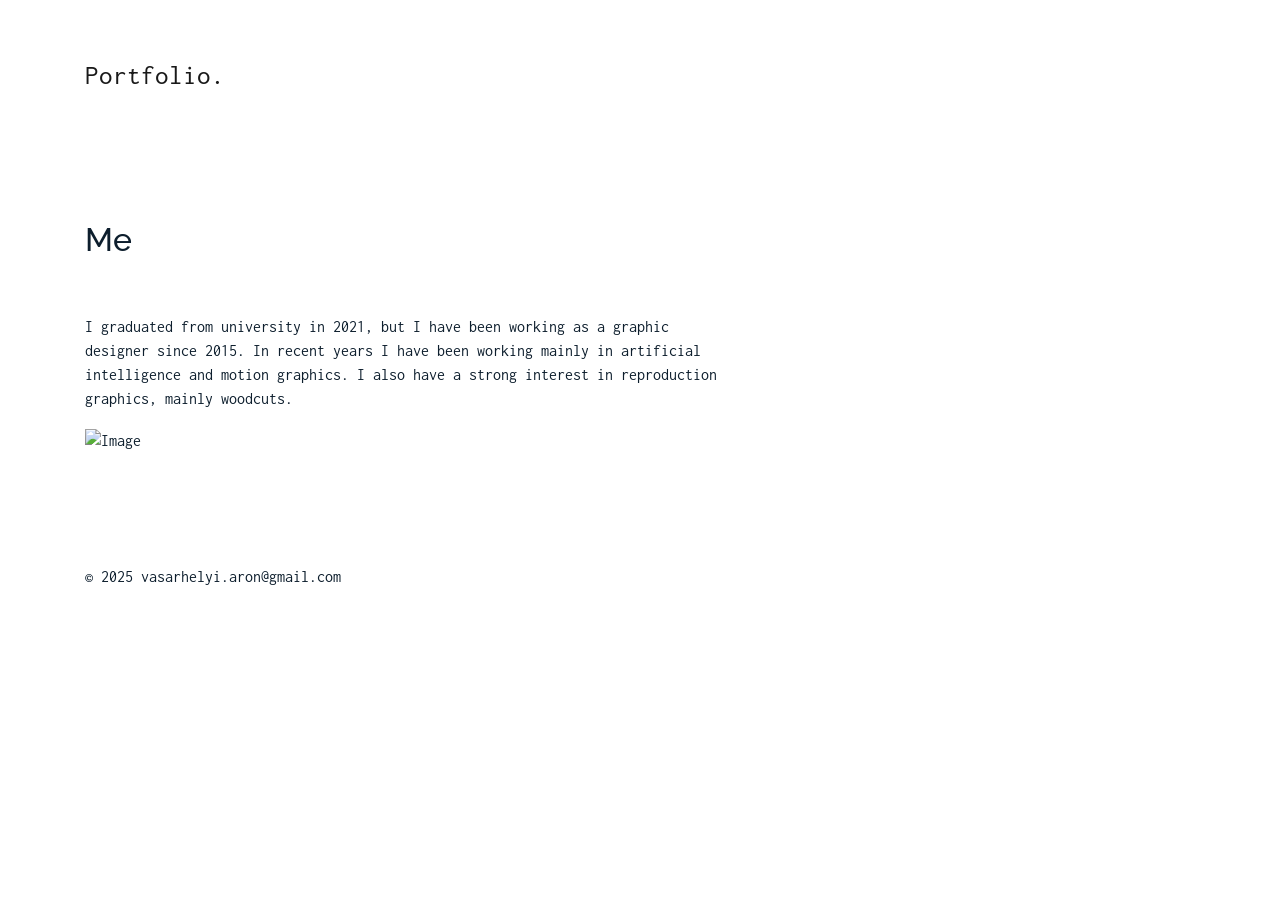
==== about.html @ 9bb1de86 "p" ====
<!DOCTYPE html>
<html lang="en">

<head>
  <meta charset="utf-8">
  <title>About</title>
  <meta content="width=device-width, initial-scale=1.0" name="viewport">
  <meta content="" name="keywords">
  <meta content="" name="description">

  <!-- Favicons -->
  <link href="img/favicon.png" rel="icon">
  <link href="img/apple-touch-icon.png" rel="apple-touch-icon">

  <!-- Google Fonts -->
  <link href="https://fonts.googleapis.com/css?family=Inconsolata:400,700|Raleway:400,700&display=swap"
    rel="stylesheet">

  <!-- Bootstrap CSS File -->
  <link href="vendor/bootstrap/css/bootstrap.min.css" rel="stylesheet">

  <!-- Vendor CSS Files -->
  <link href="vendor/icofont/icofont.min.css" rel="stylesheet">
  <link href="vendor/line-awesome/css/line-awesome.min.css" rel="stylesheet">
  <link href="vendor/aos/aos.css" rel="stylesheet">
  <link href="vendor/owlcarousel/assets/owl.carousel.min.css" rel="stylesheet">

  <!-- Template Main CSS File -->
  <link href="css/style.css" rel="stylesheet">

  <!-- =======================================================
    Template Name: MyPortfolio
    Template URL: https://bootstrapmade.com/myportfolio-bootstrap-portfolio-website-template/
    Author: BootstrapMade.com
    Author URL: https://bootstrapmade.com/
  ======================================================= -->
</head>

<body>



  <nav class="navbar navbar-light custom-navbar">
    <div class="container">
      <a class="navbar-brand" href="index.html">Portfolio.</a>

      
        <span></span>
      

    </div>
  </nav>



  <main id="main">

    <div class="site-section pb-0 site-portfolio">
      <div class="container">
        <div class="row mb-5 align-items-end">
          <div class="col-md-6" data-aos="fade-up">

            <h2>Me</h2>
            <p class="mb-0"></p>
          </div>

        </div>


        <div class="row">
         

          <div class="col-md-7 mb-5 mb-md-0" data-aos="fade-up">
            
            <p> I graduated from university in 2021, but I have been working as a graphic designer since 2015. In recent years I have been working mainly in artificial intelligence and motion graphics. I also have a strong interest in reproduction graphics, mainly woodcuts.  
              <p><img src="img/profil.jpg"  style="width: 50%"alt="Image" class="img-fluid"></p>
            
          </div>

        </div>

      </div>
    </div>

  </main>
  <footer class="footer mt-5 pt-5" role="contentinfo">
    <div class="container">
      <div class="row">
        <div class="col-sm-6">
          <p class="mb-1">&copy; 2025 vasarhelyi.aron@gmail.com</p>
          <div class="credits">
            <!--
              All the links in the footer should remain intact.
              You can delete the links only if you purchased the pro version.
              Licensing information: https://bootstrapmade.com/license/
              Purchase the pro version with working PHP/AJAX contact form: https://bootstrapmade.com/buy/?theme=MyPortfolio
            -->
          </div>
        </div>
       
      </div>
    </div>
  </footer>

  <!-- Vendor JS Files -->
  <script src="vendor/jquery/jquery.min.js"></script>
  <script src="vendor/jquery/jquery-migrate.min.js"></script>
  <script src="vendor/bootstrap/js/bootstrap.min.js"></script>
  <script src="vendor/easing/easing.min.js"></script>
  <script src="vendor/php-email-form/validate.js"></script>
  <script src="vendor/isotope/isotope.pkgd.min.js"></script>
  <script src="vendor/aos/aos.js"></script>
  <script src="vendor/owlcarousel/owl.carousel.min.js"></script>

  <!-- Template Main JS File -->
  <script src="js/main.js"></script>

</body>

</html>
---- vendor/line-awesome/css/line-awesome.min.css ----
.la,.lab,.lad,.lal,.lar,.las{-moz-osx-font-smoothing:grayscale;-webkit-font-smoothing:antialiased;display:inline-block;font-style:normal;font-variant:normal;text-rendering:auto;line-height:1}.la-lg{font-size:1.33333em;line-height:.75em;vertical-align:-.0667em}.la-xs{font-size:.75em}.la-sm{font-size:.875em}.la-1x{font-size:1em}.la-2x{font-size:2em}.la-3x{font-size:3em}.la-4x{font-size:4em}.la-5x{font-size:5em}.la-6x{font-size:6em}.la-7x{font-size:7em}.la-8x{font-size:8em}.la-9x{font-size:9em}.la-10x{font-size:10em}.la-fw{text-align:center;width:1.25em}.la-ul{list-style-type:none;margin-left:2.5em;padding-left:0}.la-ul>li{position:relative}.la-li{left:-2em;position:absolute;text-align:center;width:2em;line-height:inherit}.la-border{border:solid .08em #eee;border-radius:.1em;padding:.2em .25em .15em}.la-pull-left{float:left}.la-pull-right{float:right}.la.la-pull-left,.lab.la-pull-left,.lal.la-pull-left,.lar.la-pull-left,.las.la-pull-left{margin-right:.3em}.la.la-pull-right,.lab.la-pull-right,.lal.la-pull-right,.lar.la-pull-right,.las.la-pull-right{margin-left:.3em}.la-spin{-webkit-animation:la-spin 2s infinite linear;animation:la-spin 2s infinite linear}.la-pulse{-webkit-animation:la-spin 1s infinite steps(8);animation:la-spin 1s infinite steps(8)}@-webkit-keyframes la-spin{0%{-webkit-transform:rotate(0);transform:rotate(0)}100%{-webkit-transform:rotate(360deg);transform:rotate(360deg)}}@keyframes la-spin{0%{-webkit-transform:rotate(0);transform:rotate(0)}100%{-webkit-transform:rotate(360deg);transform:rotate(360deg)}}.la-rotate-90{-webkit-transform:rotate(90deg);transform:rotate(90deg)}.la-rotate-180{-webkit-transform:rotate(180deg);transform:rotate(180deg)}.la-rotate-270{-webkit-transform:rotate(270deg);transform:rotate(270deg)}.la-flip-horizontal{-webkit-transform:scale(-1,1);transform:scale(-1,1)}.la-flip-vertical{-webkit-transform:scale(1,-1);transform:scale(1,-1)}.la-flip-both,.la-flip-horizontal.la-flip-vertical{-webkit-transform:scale(-1,-1);transform:scale(-1,-1)}:root .la-flip-both,:root .la-flip-horizontal,:root .la-flip-vertical,:root .la-rotate-180,:root .la-rotate-270,:root .la-rotate-90{-webkit-filter:none;filter:none}.la-stack{display:inline-block;height:2em;line-height:2em;position:relative;vertical-align:middle;width:2.5em}.la-stack-1x,.la-stack-2x{left:0;position:absolute;text-align:center;width:100%}.la-stack-1x{line-height:inherit}.la-stack-2x{font-size:2em}.la-inverse{color:#fff}.la-500px:before{content:"\f26e"}.la-accessible-icon:before{content:"\f368"}.la-accusoft:before{content:"\f369"}.la-acquisitions-incorporated:before{content:"\f6af"}.la-ad:before{content:"\f641"}.la-address-book:before{content:"\f2b9"}.la-address-card:before{content:"\f2bb"}.la-adjust:before{content:"\f042"}.la-adn:before{content:"\f170"}.la-adobe:before{content:"\f778"}.la-adversal:before{content:"\f36a"}.la-affiliatetheme:before{content:"\f36b"}.la-air-freshener:before{content:"\f5d0"}.la-airbnb:before{content:"\f834"}.la-algolia:before{content:"\f36c"}.la-align-center:before{content:"\f037"}.la-align-justify:before{content:"\f039"}.la-align-left:before{content:"\f036"}.la-align-right:before{content:"\f038"}.la-alipay:before{content:"\f642"}.la-allergies:before{content:"\f461"}.la-amazon:before{content:"\f270"}.la-amazon-pay:before{content:"\f42c"}.la-ambulance:before{content:"\f0f9"}.la-american-sign-language-interpreting:before{content:"\f2a3"}.la-amilia:before{content:"\f36d"}.la-anchor:before{content:"\f13d"}.la-android:before{content:"\f17b"}.la-angellist:before{content:"\f209"}.la-angle-double-down:before{content:"\f103"}.la-angle-double-left:before{content:"\f100"}.la-angle-double-right:before{content:"\f101"}.la-angle-double-up:before{content:"\f102"}.la-angle-down:before{content:"\f107"}.la-angle-left:before{content:"\f104"}.la-angle-right:before{content:"\f105"}.la-angle-up:before{content:"\f106"}.la-angry:before{content:"\f556"}.la-angrycreative:before{content:"\f36e"}.la-angular:before{content:"\f420"}.la-ankh:before{content:"\f644"}.la-app-store:before{content:"\f36f"}.la-app-store-ios:before{content:"\f370"}.la-apper:before{content:"\f371"}.la-apple:before{content:"\f179"}.la-apple-alt:before{content:"\f5d1"}.la-apple-pay:before{content:"\f415"}.la-archive:before{content:"\f187"}.la-archway:before{content:"\f557"}.la-arrow-alt-circle-down:before{content:"\f358"}.la-arrow-alt-circle-left:before{content:"\f359"}.la-arrow-alt-circle-right:before{content:"\f35a"}.la-arrow-alt-circle-up:before{content:"\f35b"}.la-arrow-circle-down:before{content:"\f0ab"}.la-arrow-circle-left:before{content:"\f0a8"}.la-arrow-circle-right:before{content:"\f0a9"}.la-arrow-circle-up:before{content:"\f0aa"}.la-arrow-down:before{content:"\f063"}.la-arrow-left:before{content:"\f060"}.la-arrow-right:before{content:"\f061"}.la-arrow-up:before{content:"\f062"}.la-arrows-alt:before{content:"\f0b2"}.la-arrows-alt-h:before{content:"\f337"}.la-arrows-alt-v:before{content:"\f338"}.la-artstation:before{content:"\f77a"}.la-assistive-listening-systems:before{content:"\f2a2"}.la-asterisk:before{content:"\f069"}.la-asymmetrik:before{content:"\f372"}.la-at:before{content:"\f1fa"}.la-atlas:before{content:"\f558"}.la-atlassian:before{content:"\f77b"}.la-atom:before{content:"\f5d2"}.la-audible:before{content:"\f373"}.la-audio-description:before{content:"\f29e"}.la-autoprefixer:before{content:"\f41c"}.la-avianex:before{content:"\f374"}.la-aviato:before{content:"\f421"}.la-award:before{content:"\f559"}.la-aws:before{content:"\f375"}.la-baby:before{content:"\f77c"}.la-baby-carriage:before{content:"\f77d"}.la-backspace:before{content:"\f55a"}.la-backward:before{content:"\f04a"}.la-bacon:before{content:"\f7e5"}.la-balance-scale:before{content:"\f24e"}.la-balance-scale-left:before{content:"\f515"}.la-balance-scale-right:before{content:"\f516"}.la-ban:before{content:"\f05e"}.la-band-aid:before{content:"\f462"}.la-bandcamp:before{content:"\f2d5"}.la-barcode:before{content:"\f02a"}.la-bars:before{content:"\f0c9"}.la-baseball-ball:before{content:"\f433"}.la-basketball-ball:before{content:"\f434"}.la-bath:before{content:"\f2cd"}.la-battery-empty:before{content:"\f244"}.la-battery-full:before{content:"\f240"}.la-battery-half:before{content:"\f242"}.la-battery-quarter:before{content:"\f243"}.la-battery-three-quarters:before{content:"\f241"}.la-battle-net:before{content:"\f835"}.la-bed:before{content:"\f236"}.la-beer:before{content:"\f0fc"}.la-behance:before{content:"\f1b4"}.la-behance-square:before{content:"\f1b5"}.la-bell:before{content:"\f0f3"}.la-bell-slash:before{content:"\f1f6"}.la-bezier-curve:before{content:"\f55b"}.la-bible:before{content:"\f647"}.la-bicycle:before{content:"\f206"}.la-biking:before{content:"\f84a"}.la-bimobject:before{content:"\f378"}.la-binoculars:before{content:"\f1e5"}.la-biohazard:before{content:"\f780"}.la-birthday-cake:before{content:"\f1fd"}.la-bitbucket:before{content:"\f171"}.la-bitcoin:before{content:"\f379"}.la-bity:before{content:"\f37a"}.la-black-tie:before{content:"\f27e"}.la-blackberry:before{content:"\f37b"}.la-blender:before{content:"\f517"}.la-blender-phone:before{content:"\f6b6"}.la-blind:before{content:"\f29d"}.la-blog:before{content:"\f781"}.la-blogger:before{content:"\f37c"}.la-blogger-b:before{content:"\f37d"}.la-bluetooth:before{content:"\f293"}.la-bluetooth-b:before{content:"\f294"}.la-bold:before{content:"\f032"}.la-bolt:before{content:"\f0e7"}.la-bomb:before{content:"\f1e2"}.la-bone:before{content:"\f5d7"}.la-bong:before{content:"\f55c"}.la-book:before{content:"\f02d"}.la-book-dead:before{content:"\f6b7"}.la-book-medical:before{content:"\f7e6"}.la-book-open:before{content:"\f518"}.la-book-reader:before{content:"\f5da"}.la-bookmark:before{content:"\f02e"}.la-bootstrap:before{content:"\f836"}.la-border-all:before{content:"\f84c"}.la-border-none:before{content:"\f850"}.la-border-style:before{content:"\f853"}.la-bowling-ball:before{content:"\f436"}.la-box:before{content:"\f466"}.la-box-open:before{content:"\f49e"}.la-boxes:before{content:"\f468"}.la-braille:before{content:"\f2a1"}.la-brain:before{content:"\f5dc"}.la-bread-slice:before{content:"\f7ec"}.la-briefcase:before{content:"\f0b1"}.la-briefcase-medical:before{content:"\f469"}.la-broadcast-tower:before{content:"\f519"}.la-broom:before{content:"\f51a"}.la-brush:before{content:"\f55d"}.la-btc:before{content:"\f15a"}.la-buffer:before{content:"\f837"}.la-bug:before{content:"\f188"}.la-building:before{content:"\f1ad"}.la-bullhorn:before{content:"\f0a1"}.la-bullseye:before{content:"\f140"}.la-burn:before{content:"\f46a"}.la-buromobelexperte:before{content:"\f37f"}.la-bus:before{content:"\f207"}.la-bus-alt:before{content:"\f55e"}.la-business-time:before{content:"\f64a"}.la-buy-n-large:before{content:"\f8a6"}.la-buysellads:before{content:"\f20d"}.la-calculator:before{content:"\f1ec"}.la-calendar:before{content:"\f133"}.la-calendar-alt:before{content:"\f073"}.la-calendar-check:before{content:"\f274"}.la-calendar-day:before{content:"\f783"}.la-calendar-minus:before{content:"\f272"}.la-calendar-plus:before{content:"\f271"}.la-calendar-times:before{content:"\f273"}.la-calendar-week:before{content:"\f784"}.la-camera:before{content:"\f030"}.la-camera-retro:before{content:"\f083"}.la-campground:before{content:"\f6bb"}.la-canadian-maple-leaf:before{content:"\f785"}.la-candy-cane:before{content:"\f786"}.la-cannabis:before{content:"\f55f"}.la-capsules:before{content:"\f46b"}.la-car:before{content:"\f1b9"}.la-car-alt:before{content:"\f5de"}.la-car-battery:before{content:"\f5df"}.la-car-crash:before{content:"\f5e1"}.la-car-side:before{content:"\f5e4"}.la-caret-down:before{content:"\f0d7"}.la-caret-left:before{content:"\f0d9"}.la-caret-right:before{content:"\f0da"}.la-caret-square-down:before{content:"\f150"}.la-caret-square-left:before{content:"\f191"}.la-caret-square-right:before{content:"\f152"}.la-caret-square-up:before{content:"\f151"}.la-caret-up:before{content:"\f0d8"}.la-carrot:before{content:"\f787"}.la-cart-arrow-down:before{content:"\f218"}.la-cart-plus:before{content:"\f217"}.la-cash-register:before{content:"\f788"}.la-cat:before{content:"\f6be"}.la-cc-amazon-pay:before{content:"\f42d"}.la-cc-amex:before{content:"\f1f3"}.la-cc-apple-pay:before{content:"\f416"}.la-cc-diners-club:before{content:"\f24c"}.la-cc-discover:before{content:"\f1f2"}.la-cc-jcb:before{content:"\f24b"}.la-cc-mastercard:before{content:"\f1f1"}.la-cc-paypal:before{content:"\f1f4"}.la-cc-stripe:before{content:"\f1f5"}.la-cc-visa:before{content:"\f1f0"}.la-centercode:before{content:"\f380"}.la-centos:before{content:"\f789"}.la-certificate:before{content:"\f0a3"}.la-chair:before{content:"\f6c0"}.la-chalkboard:before{content:"\f51b"}.la-chalkboard-teacher:before{content:"\f51c"}.la-charging-station:before{content:"\f5e7"}.la-chart-area:before{content:"\f1fe"}.la-chart-bar:before{content:"\f080"}.la-chart-line:before{content:"\f201"}.la-chart-pie:before{content:"\f200"}.la-check:before{content:"\f00c"}.la-check-circle:before{content:"\f058"}.la-check-double:before{content:"\f560"}.la-check-square:before{content:"\f14a"}.la-cheese:before{content:"\f7ef"}.la-chess:before{content:"\f439"}.la-chess-bishop:before{content:"\f43a"}.la-chess-board:before{content:"\f43c"}.la-chess-king:before{content:"\f43f"}.la-chess-knight:before{content:"\f441"}.la-chess-pawn:before{content:"\f443"}.la-chess-queen:before{content:"\f445"}.la-chess-rook:before{content:"\f447"}.la-chevron-circle-down:before{content:"\f13a"}.la-chevron-circle-left:before{content:"\f137"}.la-chevron-circle-right:before{content:"\f138"}.la-chevron-circle-up:before{content:"\f139"}.la-chevron-down:before{content:"\f078"}.la-chevron-left:before{content:"\f053"}.la-chevron-right:before{content:"\f054"}.la-chevron-up:before{content:"\f077"}.la-child:before{content:"\f1ae"}.la-chrome:before{content:"\f268"}.la-chromecast:before{content:"\f838"}.la-church:before{content:"\f51d"}.la-circle:before{content:"\f111"}.la-circle-notch:before{content:"\f1ce"}.la-city:before{content:"\f64f"}.la-clinic-medical:before{content:"\f7f2"}.la-clipboard:before{content:"\f328"}.la-clipboard-check:before{content:"\f46c"}.la-clipboard-list:before{content:"\f46d"}.la-clock:before{content:"\f017"}.la-clone:before{content:"\f24d"}.la-closed-captioning:before{content:"\f20a"}.la-cloud:before{content:"\f0c2"}.la-cloud-download-alt:before{content:"\f381"}.la-cloud-meatball:before{content:"\f73b"}.la-cloud-moon:before{content:"\f6c3"}.la-cloud-moon-rain:before{content:"\f73c"}.la-cloud-rain:before{content:"\f73d"}.la-cloud-showers-heavy:before{content:"\f740"}.la-cloud-sun:before{content:"\f6c4"}.la-cloud-sun-rain:before{content:"\f743"}.la-cloud-upload-alt:before{content:"\f382"}.la-cloudscale:before{content:"\f383"}.la-cloudsmith:before{content:"\f384"}.la-cloudversify:before{content:"\f385"}.la-cocktail:before{content:"\f561"}.la-code:before{content:"\f121"}.la-code-branch:before{content:"\f126"}.la-codepen:before{content:"\f1cb"}.la-codiepie:before{content:"\f284"}.la-coffee:before{content:"\f0f4"}.la-cog:before{content:"\f013"}.la-cogs:before{content:"\f085"}.la-coins:before{content:"\f51e"}.la-columns:before{content:"\f0db"}.la-comment:before{content:"\f075"}.la-comment-alt:before{content:"\f27a"}.la-comment-dollar:before{content:"\f651"}.la-comment-dots:before{content:"\f4ad"}.la-comment-medical:before{content:"\f7f5"}.la-comment-slash:before{content:"\f4b3"}.la-comments:before{content:"\f086"}.la-comments-dollar:before{content:"\f653"}.la-compact-disc:before{content:"\f51f"}.la-compass:before{content:"\f14e"}.la-compress:before{content:"\f066"}.la-compress-arrows-alt:before{content:"\f78c"}.la-concierge-bell:before{content:"\f562"}.la-confluence:before{content:"\f78d"}.la-connectdevelop:before{content:"\f20e"}.la-contao:before{content:"\f26d"}.la-cookie:before{content:"\f563"}.la-cookie-bite:before{content:"\f564"}.la-copy:before{content:"\f0c5"}.la-copyright:before{content:"\f1f9"}.la-cotton-bureau:before{content:"\f89e"}.la-couch:before{content:"\f4b8"}.la-cpanel:before{content:"\f388"}.la-creative-commons:before{content:"\f25e"}.la-creative-commons-by:before{content:"\f4e7"}.la-creative-commons-nc:before{content:"\f4e8"}.la-creative-commons-nc-eu:before{content:"\f4e9"}.la-creative-commons-nc-jp:before{content:"\f4ea"}.la-creative-commons-nd:before{content:"\f4eb"}.la-creative-commons-pd:before{content:"\f4ec"}.la-creative-commons-pd-alt:before{content:"\f4ed"}.la-creative-commons-remix:before{content:"\f4ee"}.la-creative-commons-sa:before{content:"\f4ef"}.la-creative-commons-sampling:before{content:"\f4f0"}.la-creative-commons-sampling-plus:before{content:"\f4f1"}.la-creative-commons-share:before{content:"\f4f2"}.la-creative-commons-zero:before{content:"\f4f3"}.la-credit-card:before{content:"\f09d"}.la-critical-role:before{content:"\f6c9"}.la-crop:before{content:"\f125"}.la-crop-alt:before{content:"\f565"}.la-cross:before{content:"\f654"}.la-crosshairs:before{content:"\f05b"}.la-crow:before{content:"\f520"}.la-crown:before{content:"\f521"}.la-crutch:before{content:"\f7f7"}.la-css3:before{content:"\f13c"}.la-css3-alt:before{content:"\f38b"}.la-cube:before{content:"\f1b2"}.la-cubes:before{content:"\f1b3"}.la-cut:before{content:"\f0c4"}.la-cuttlefish:before{content:"\f38c"}.la-d-and-d:before{content:"\f38d"}.la-d-and-d-beyond:before{content:"\f6ca"}.la-dashcube:before{content:"\f210"}.la-database:before{content:"\f1c0"}.la-deaf:before{content:"\f2a4"}.la-delicious:before{content:"\f1a5"}.la-democrat:before{content:"\f747"}.la-deploydog:before{content:"\f38e"}.la-deskpro:before{content:"\f38f"}.la-desktop:before{content:"\f108"}.la-dev:before{content:"\f6cc"}.la-deviantart:before{content:"\f1bd"}.la-dharmachakra:before{content:"\f655"}.la-dhl:before{content:"\f790"}.la-diagnoses:before{content:"\f470"}.la-diaspora:before{content:"\f791"}.la-dice:before{content:"\f522"}.la-dice-d20:before{content:"\f6cf"}.la-dice-d6:before{content:"\f6d1"}.la-dice-five:before{content:"\f523"}.la-dice-four:before{content:"\f524"}.la-dice-one:before{content:"\f525"}.la-dice-six:before{content:"\f526"}.la-dice-three:before{content:"\f527"}.la-dice-two:before{content:"\f528"}.la-digg:before{content:"\f1a6"}.la-digital-ocean:before{content:"\f391"}.la-digital-tachograph:before{content:"\f566"}.la-directions:before{content:"\f5eb"}.la-discord:before{content:"\f392"}.la-discourse:before{content:"\f393"}.la-divide:before{content:"\f529"}.la-dizzy:before{content:"\f567"}.la-dna:before{content:"\f471"}.la-dochub:before{content:"\f394"}.la-docker:before{content:"\f395"}.la-dog:before{content:"\f6d3"}.la-dollar-sign:before{content:"\f155"}.la-dolly:before{content:"\f472"}.la-dolly-flatbed:before{content:"\f474"}.la-donate:before{content:"\f4b9"}.la-door-closed:before{content:"\f52a"}.la-door-open:before{content:"\f52b"}.la-dot-circle:before{content:"\f192"}.la-dove:before{content:"\f4ba"}.la-download:before{content:"\f019"}.la-draft2digital:before{content:"\f396"}.la-drafting-compass:before{content:"\f568"}.la-dragon:before{content:"\f6d5"}.la-draw-polygon:before{content:"\f5ee"}.la-dribbble:before{content:"\f17d"}.la-dribbble-square:before{content:"\f397"}.la-dropbox:before{content:"\f16b"}.la-drum:before{content:"\f569"}.la-drum-steelpan:before{content:"\f56a"}.la-drumstick-bite:before{content:"\f6d7"}.la-drupal:before{content:"\f1a9"}.la-dumbbell:before{content:"\f44b"}.la-dumpster:before{content:"\f793"}.la-dumpster-fire:before{content:"\f794"}.la-dungeon:before{content:"\f6d9"}.la-dyalog:before{content:"\f399"}.la-earlybirds:before{content:"\f39a"}.la-ebay:before{content:"\f4f4"}.la-edge:before{content:"\f282"}.la-edit:before{content:"\f044"}.la-egg:before{content:"\f7fb"}.la-eject:before{content:"\f052"}.la-elementor:before{content:"\f430"}.la-ellipsis-h:before{content:"\f141"}.la-ellipsis-v:before{content:"\f142"}.la-ello:before{content:"\f5f1"}.la-ember:before{content:"\f423"}.la-empire:before{content:"\f1d1"}.la-envelope:before{content:"\f0e0"}.la-envelope-open:before{content:"\f2b6"}.la-envelope-open-text:before{content:"\f658"}.la-envelope-square:before{content:"\f199"}.la-envira:before{content:"\f299"}.la-equals:before{content:"\f52c"}.la-eraser:before{content:"\f12d"}.la-erlang:before{content:"\f39d"}.la-ethereum:before{content:"\f42e"}.la-ethernet:before{content:"\f796"}.la-etsy:before{content:"\f2d7"}.la-euro-sign:before{content:"\f153"}.la-evernote:before{content:"\f839"}.la-exchange-alt:before{content:"\f362"}.la-exclamation:before{content:"\f12a"}.la-exclamation-circle:before{content:"\f06a"}.la-exclamation-triangle:before{content:"\f071"}.la-expand:before{content:"\f065"}.la-expand-arrows-alt:before{content:"\f31e"}.la-expeditedssl:before{content:"\f23e"}.la-external-link-alt:before{content:"\f35d"}.la-external-link-square-alt:before{content:"\f360"}.la-eye:before{content:"\f06e"}.la-eye-dropper:before{content:"\f1fb"}.la-eye-slash:before{content:"\f070"}.la-facebook:before{content:"\f09a"}.la-facebook-f:before{content:"\f39e"}.la-facebook-messenger:before{content:"\f39f"}.la-facebook-square:before{content:"\f082"}.la-fan:before{content:"\f863"}.la-fantasy-flight-games:before{content:"\f6dc"}.la-fast-backward:before{content:"\f049"}.la-fast-forward:before{content:"\f050"}.la-fax:before{content:"\f1ac"}.la-feather:before{content:"\f52d"}.la-feather-alt:before{content:"\f56b"}.la-fedex:before{content:"\f797"}.la-fedora:before{content:"\f798"}.la-female:before{content:"\f182"}.la-fighter-jet:before{content:"\f0fb"}.la-figma:before{content:"\f799"}.la-file:before{content:"\f15b"}.la-file-alt:before{content:"\f15c"}.la-file-archive:before{content:"\f1c6"}.la-file-audio:before{content:"\f1c7"}.la-file-code:before{content:"\f1c9"}.la-file-contract:before{content:"\f56c"}.la-file-csv:before{content:"\f6dd"}.la-file-download:before{content:"\f56d"}.la-file-excel:before{content:"\f1c3"}.la-file-export:before{content:"\f56e"}.la-file-image:before{content:"\f1c5"}.la-file-import:before{content:"\f56f"}.la-file-invoice:before{content:"\f570"}.la-file-invoice-dollar:before{content:"\f571"}.la-file-medical:before{content:"\f477"}.la-file-medical-alt:before{content:"\f478"}.la-file-pdf:before{content:"\f1c1"}.la-file-powerpoint:before{content:"\f1c4"}.la-file-prescription:before{content:"\f572"}.la-file-signature:before{content:"\f573"}.la-file-upload:before{content:"\f574"}.la-file-video:before{content:"\f1c8"}.la-file-word:before{content:"\f1c2"}.la-fill:before{content:"\f575"}.la-fill-drip:before{content:"\f576"}.la-film:before{content:"\f008"}.la-filter:before{content:"\f0b0"}.la-fingerprint:before{content:"\f577"}.la-fire:before{content:"\f06d"}.la-fire-alt:before{content:"\f7e4"}.la-fire-extinguisher:before{content:"\f134"}.la-firefox:before{content:"\f269"}.la-first-aid:before{content:"\f479"}.la-first-order:before{content:"\f2b0"}.la-first-order-alt:before{content:"\f50a"}.la-firstdraft:before{content:"\f3a1"}.la-fish:before{content:"\f578"}.la-fist-raised:before{content:"\f6de"}.la-flag:before{content:"\f024"}.la-flag-checkered:before{content:"\f11e"}.la-flag-usa:before{content:"\f74d"}.la-flask:before{content:"\f0c3"}.la-flickr:before{content:"\f16e"}.la-flipboard:before{content:"\f44d"}.la-flushed:before{content:"\f579"}.la-fly:before{content:"\f417"}.la-folder:before{content:"\f07b"}.la-folder-minus:before{content:"\f65d"}.la-folder-open:before{content:"\f07c"}.la-folder-plus:before{content:"\f65e"}.la-font:before{content:"\f031"}.la-font-awesome:before{content:"\f2b4"}.la-font-awesome-alt:before{content:"\f35c"}.la-font-awesome-flag:before{content:"\f425"}.la-font-awesome-logo-full:before{content:"\f4e6"}.la-fonticons:before{content:"\f280"}.la-fonticons-fi:before{content:"\f3a2"}.la-football-ball:before{content:"\f44e"}.la-fort-awesome:before{content:"\f286"}.la-fort-awesome-alt:before{content:"\f3a3"}.la-forumbee:before{content:"\f211"}.la-forward:before{content:"\f04e"}.la-foursquare:before{content:"\f180"}.la-free-code-camp:before{content:"\f2c5"}.la-freebsd:before{content:"\f3a4"}.la-frog:before{content:"\f52e"}.la-frown:before{content:"\f119"}.la-frown-open:before{content:"\f57a"}.la-fulcrum:before{content:"\f50b"}.la-funnel-dollar:before{content:"\f662"}.la-futbol:before{content:"\f1e3"}.la-galactic-republic:before{content:"\f50c"}.la-galactic-senate:before{content:"\f50d"}.la-gamepad:before{content:"\f11b"}.la-gas-pump:before{content:"\f52f"}.la-gavel:before{content:"\f0e3"}.la-gem:before{content:"\f3a5"}.la-genderless:before{content:"\f22d"}.la-get-pocket:before{content:"\f265"}.la-gg:before{content:"\f260"}.la-gg-circle:before{content:"\f261"}.la-ghost:before{content:"\f6e2"}.la-gift:before{content:"\f06b"}.la-gifts:before{content:"\f79c"}.la-git:before{content:"\f1d3"}.la-git-alt:before{content:"\f841"}.la-git-square:before{content:"\f1d2"}.la-github:before{content:"\f09b"}.la-github-alt:before{content:"\f113"}.la-github-square:before{content:"\f092"}.la-gitkraken:before{content:"\f3a6"}.la-gitlab:before{content:"\f296"}.la-gitter:before{content:"\f426"}.la-glass-cheers:before{content:"\f79f"}.la-glass-martini:before{content:"\f000"}.la-glass-martini-alt:before{content:"\f57b"}.la-glass-whiskey:before{content:"\f7a0"}.la-glasses:before{content:"\f530"}.la-glide:before{content:"\f2a5"}.la-glide-g:before{content:"\f2a6"}.la-globe:before{content:"\f0ac"}.la-globe-africa:before{content:"\f57c"}.la-globe-americas:before{content:"\f57d"}.la-globe-asia:before{content:"\f57e"}.la-globe-europe:before{content:"\f7a2"}.la-gofore:before{content:"\f3a7"}.la-golf-ball:before{content:"\f450"}.la-goodreads:before{content:"\f3a8"}.la-goodreads-g:before{content:"\f3a9"}.la-google:before{content:"\f1a0"}.la-google-drive:before{content:"\f3aa"}.la-google-play:before{content:"\f3ab"}.la-google-plus:before{content:"\f2b3"}.la-google-plus-g:before{content:"\f0d5"}.la-google-plus-square:before{content:"\f0d4"}.la-google-wallet:before{content:"\f1ee"}.la-gopuram:before{content:"\f664"}.la-graduation-cap:before{content:"\f19d"}.la-gratipay:before{content:"\f184"}.la-grav:before{content:"\f2d6"}.la-greater-than:before{content:"\f531"}.la-greater-than-equal:before{content:"\f532"}.la-grimace:before{content:"\f57f"}.la-grin:before{content:"\f580"}.la-grin-alt:before{content:"\f581"}.la-grin-beam:before{content:"\f582"}.la-grin-beam-sweat:before{content:"\f583"}.la-grin-hearts:before{content:"\f584"}.la-grin-squint:before{content:"\f585"}.la-grin-squint-tears:before{content:"\f586"}.la-grin-stars:before{content:"\f587"}.la-grin-tears:before{content:"\f588"}.la-grin-tongue:before{content:"\f589"}.la-grin-tongue-squint:before{content:"\f58a"}.la-grin-tongue-wink:before{content:"\f58b"}.la-grin-wink:before{content:"\f58c"}.la-grip-horizontal:before{content:"\f58d"}.la-grip-lines:before{content:"\f7a4"}.la-grip-lines-vertical:before{content:"\f7a5"}.la-grip-vertical:before{content:"\f58e"}.la-gripfire:before{content:"\f3ac"}.la-grunt:before{content:"\f3ad"}.la-guitar:before{content:"\f7a6"}.la-gulp:before{content:"\f3ae"}.la-h-square:before{content:"\f0fd"}.la-hacker-news:before{content:"\f1d4"}.la-hacker-news-square:before{content:"\f3af"}.la-hackerrank:before{content:"\f5f7"}.la-hamburger:before{content:"\f805"}.la-hammer:before{content:"\f6e3"}.la-hamsa:before{content:"\f665"}.la-hand-holding:before{content:"\f4bd"}.la-hand-holding-heart:before{content:"\f4be"}.la-hand-holding-usd:before{content:"\f4c0"}.la-hand-lizard:before{content:"\f258"}.la-hand-middle-finger:before{content:"\f806"}.la-hand-paper:before{content:"\f256"}.la-hand-peace:before{content:"\f25b"}.la-hand-point-down:before{content:"\f0a7"}.la-hand-point-left:before{content:"\f0a5"}.la-hand-point-right:before{content:"\f0a4"}.la-hand-point-up:before{content:"\f0a6"}.la-hand-pointer:before{content:"\f25a"}.la-hand-rock:before{content:"\f255"}.la-hand-scissors:before{content:"\f257"}.la-hand-spock:before{content:"\f259"}.la-hands:before{content:"\f4c2"}.la-hands-helping:before{content:"\f4c4"}.la-handshake:before{content:"\f2b5"}.la-hanukiah:before{content:"\f6e6"}.la-hard-hat:before{content:"\f807"}.la-hashtag:before{content:"\f292"}.la-hat-cowboy:before{content:"\f8c0"}.la-hat-cowboy-side:before{content:"\f8c1"}.la-hat-wizard:before{content:"\f6e8"}.la-haykal:before{content:"\f666"}.la-hdd:before{content:"\f0a0"}.la-heading:before{content:"\f1dc"}.la-headphones:before{content:"\f025"}.la-headphones-alt:before{content:"\f58f"}.la-headset:before{content:"\f590"}.la-heart:before{content:"\f004"}.la-heart-broken:before{content:"\f7a9"}.la-heartbeat:before{content:"\f21e"}.la-helicopter:before{content:"\f533"}.la-highlighter:before{content:"\f591"}.la-hiking:before{content:"\f6ec"}.la-hippo:before{content:"\f6ed"}.la-hips:before{content:"\f452"}.la-hire-a-helper:before{content:"\f3b0"}.la-history:before{content:"\f1da"}.la-hockey-puck:before{content:"\f453"}.la-holly-berry:before{content:"\f7aa"}.la-home:before{content:"\f015"}.la-hooli:before{content:"\f427"}.la-hornbill:before{content:"\f592"}.la-horse:before{content:"\f6f0"}.la-horse-head:before{content:"\f7ab"}.la-hospital:before{content:"\f0f8"}.la-hospital-alt:before{content:"\f47d"}.la-hospital-symbol:before{content:"\f47e"}.la-hot-tub:before{content:"\f593"}.la-hotdog:before{content:"\f80f"}.la-hotel:before{content:"\f594"}.la-hotjar:before{content:"\f3b1"}.la-hourglass:before{content:"\f254"}.la-hourglass-end:before{content:"\f253"}.la-hourglass-half:before{content:"\f252"}.la-hourglass-start:before{content:"\f251"}.la-house-damage:before{content:"\f6f1"}.la-houzz:before{content:"\f27c"}.la-hryvnia:before{content:"\f6f2"}.la-html5:before{content:"\f13b"}.la-hubspot:before{content:"\f3b2"}.la-i-cursor:before{content:"\f246"}.la-ice-cream:before{content:"\f810"}.la-icicles:before{content:"\f7ad"}.la-icons:before{content:"\f86d"}.la-id-badge:before{content:"\f2c1"}.la-id-card:before{content:"\f2c2"}.la-id-card-alt:before{content:"\f47f"}.la-igloo:before{content:"\f7ae"}.la-image:before{content:"\f03e"}.la-images:before{content:"\f302"}.la-imdb:before{content:"\f2d8"}.la-inbox:before{content:"\f01c"}.la-indent:before{content:"\f03c"}.la-industry:before{content:"\f275"}.la-infinity:before{content:"\f534"}.la-info:before{content:"\f129"}.la-info-circle:before{content:"\f05a"}.la-instagram:before{content:"\f16d"}.la-intercom:before{content:"\f7af"}.la-internet-explorer:before{content:"\f26b"}.la-invision:before{content:"\f7b0"}.la-ioxhost:before{content:"\f208"}.la-italic:before{content:"\f033"}.la-itch-io:before{content:"\f83a"}.la-itunes:before{content:"\f3b4"}.la-itunes-note:before{content:"\f3b5"}.la-java:before{content:"\f4e4"}.la-jedi:before{content:"\f669"}.la-jedi-order:before{content:"\f50e"}.la-jenkins:before{content:"\f3b6"}.la-jira:before{content:"\f7b1"}.la-joget:before{content:"\f3b7"}.la-joint:before{content:"\f595"}.la-joomla:before{content:"\f1aa"}.la-journal-whills:before{content:"\f66a"}.la-js:before{content:"\f3b8"}.la-js-square:before{content:"\f3b9"}.la-jsfiddle:before{content:"\f1cc"}.la-kaaba:before{content:"\f66b"}.la-kaggle:before{content:"\f5fa"}.la-key:before{content:"\f084"}.la-keybase:before{content:"\f4f5"}.la-keyboard:before{content:"\f11c"}.la-keycdn:before{content:"\f3ba"}.la-khanda:before{content:"\f66d"}.la-kickstarter:before{content:"\f3bb"}.la-kickstarter-k:before{content:"\f3bc"}.la-kiss:before{content:"\f596"}.la-kiss-beam:before{content:"\f597"}.la-kiss-wink-heart:before{content:"\f598"}.la-kiwi-bird:before{content:"\f535"}.la-korvue:before{content:"\f42f"}.la-landmark:before{content:"\f66f"}.la-language:before{content:"\f1ab"}.la-laptop:before{content:"\f109"}.la-laptop-code:before{content:"\f5fc"}.la-laptop-medical:before{content:"\f812"}.la-laravel:before{content:"\f3bd"}.la-lastfm:before{content:"\f202"}.la-lastfm-square:before{content:"\f203"}.la-laugh:before{content:"\f599"}.la-laugh-beam:before{content:"\f59a"}.la-laugh-squint:before{content:"\f59b"}.la-laugh-wink:before{content:"\f59c"}.la-layer-group:before{content:"\f5fd"}.la-leaf:before{content:"\f06c"}.la-leanpub:before{content:"\f212"}.la-lemon:before{content:"\f094"}.la-less:before{content:"\f41d"}.la-less-than:before{content:"\f536"}.la-less-than-equal:before{content:"\f537"}.la-level-down-alt:before{content:"\f3be"}.la-level-up-alt:before{content:"\f3bf"}.la-life-ring:before{content:"\f1cd"}.la-lightbulb:before{content:"\f0eb"}.la-line:before{content:"\f3c0"}.la-link:before{content:"\f0c1"}.la-linkedin:before{content:"\f08c"}.la-linkedin-in:before{content:"\f0e1"}.la-linode:before{content:"\f2b8"}.la-linux:before{content:"\f17c"}.la-lira-sign:before{content:"\f195"}.la-list:before{content:"\f03a"}.la-list-alt:before{content:"\f022"}.la-list-ol:before{content:"\f0cb"}.la-list-ul:before{content:"\f0ca"}.la-location-arrow:before{content:"\f124"}.la-lock:before{content:"\f023"}.la-lock-open:before{content:"\f3c1"}.la-long-arrow-alt-down:before{content:"\f309"}.la-long-arrow-alt-left:before{content:"\f30a"}.la-long-arrow-alt-right:before{content:"\f30b"}.la-long-arrow-alt-up:before{content:"\f30c"}.la-low-vision:before{content:"\f2a8"}.la-luggage-cart:before{content:"\f59d"}.la-lyft:before{content:"\f3c3"}.la-magento:before{content:"\f3c4"}.la-magic:before{content:"\f0d0"}.la-magnet:before{content:"\f076"}.la-mail-bulk:before{content:"\f674"}.la-mailchimp:before{content:"\f59e"}.la-male:before{content:"\f183"}.la-mandalorian:before{content:"\f50f"}.la-map:before{content:"\f279"}.la-map-marked:before{content:"\f59f"}.la-map-marked-alt:before{content:"\f5a0"}.la-map-marker:before{content:"\f041"}.la-map-marker-alt:before{content:"\f3c5"}.la-map-pin:before{content:"\f276"}.la-map-signs:before{content:"\f277"}.la-markdown:before{content:"\f60f"}.la-marker:before{content:"\f5a1"}.la-mars:before{content:"\f222"}.la-mars-double:before{content:"\f227"}.la-mars-stroke:before{content:"\f229"}.la-mars-stroke-h:before{content:"\f22b"}.la-mars-stroke-v:before{content:"\f22a"}.la-mask:before{content:"\f6fa"}.la-mastodon:before{content:"\f4f6"}.la-maxcdn:before{content:"\f136"}.la-mdb:before{content:"\f8ca"}.la-medal:before{content:"\f5a2"}.la-medapps:before{content:"\f3c6"}.la-medium:before{content:"\f23a"}.la-medium-m:before{content:"\f3c7"}.la-medkit:before{content:"\f0fa"}.la-medrt:before{content:"\f3c8"}.la-meetup:before{content:"\f2e0"}.la-megaport:before{content:"\f5a3"}.la-meh:before{content:"\f11a"}.la-meh-blank:before{content:"\f5a4"}.la-meh-rolling-eyes:before{content:"\f5a5"}.la-memory:before{content:"\f538"}.la-mendeley:before{content:"\f7b3"}.la-menorah:before{content:"\f676"}.la-mercury:before{content:"\f223"}.la-meteor:before{content:"\f753"}.la-microchip:before{content:"\f2db"}.la-microphone:before{content:"\f130"}.la-microphone-alt:before{content:"\f3c9"}.la-microphone-alt-slash:before{content:"\f539"}.la-microphone-slash:before{content:"\f131"}.la-microscope:before{content:"\f610"}.la-microsoft:before{content:"\f3ca"}.la-minus:before{content:"\f068"}.la-minus-circle:before{content:"\f056"}.la-minus-square:before{content:"\f146"}.la-mitten:before{content:"\f7b5"}.la-mix:before{content:"\f3cb"}.la-mixcloud:before{content:"\f289"}.la-mizuni:before{content:"\f3cc"}.la-mobile:before{content:"\f10b"}.la-mobile-alt:before{content:"\f3cd"}.la-modx:before{content:"\f285"}.la-monero:before{content:"\f3d0"}.la-money-bill:before{content:"\f0d6"}.la-money-bill-alt:before{content:"\f3d1"}.la-money-bill-wave:before{content:"\f53a"}.la-money-bill-wave-alt:before{content:"\f53b"}.la-money-check:before{content:"\f53c"}.la-money-check-alt:before{content:"\f53d"}.la-monument:before{content:"\f5a6"}.la-moon:before{content:"\f186"}.la-mortar-pestle:before{content:"\f5a7"}.la-mosque:before{content:"\f678"}.la-motorcycle:before{content:"\f21c"}.la-mountain:before{content:"\f6fc"}.la-mouse:before{content:"\f8cc"}.la-mouse-pointer:before{content:"\f245"}.la-mug-hot:before{content:"\f7b6"}.la-music:before{content:"\f001"}.la-napster:before{content:"\f3d2"}.la-neos:before{content:"\f612"}.la-network-wired:before{content:"\f6ff"}.la-neuter:before{content:"\f22c"}.la-newspaper:before{content:"\f1ea"}.la-nimblr:before{content:"\f5a8"}.la-node:before{content:"\f419"}.la-node-js:before{content:"\f3d3"}.la-not-equal:before{content:"\f53e"}.la-notes-medical:before{content:"\f481"}.la-npm:before{content:"\f3d4"}.la-ns8:before{content:"\f3d5"}.la-nutritionix:before{content:"\f3d6"}.la-object-group:before{content:"\f247"}.la-object-ungroup:before{content:"\f248"}.la-odnoklassniki:before{content:"\f263"}.la-odnoklassniki-square:before{content:"\f264"}.la-oil-can:before{content:"\f613"}.la-old-republic:before{content:"\f510"}.la-om:before{content:"\f679"}.la-opencart:before{content:"\f23d"}.la-openid:before{content:"\f19b"}.la-opera:before{content:"\f26a"}.la-optin-monster:before{content:"\f23c"}.la-orcid:before{content:"\f8d2"}.la-osi:before{content:"\f41a"}.la-otter:before{content:"\f700"}.la-outdent:before{content:"\f03b"}.la-page4:before{content:"\f3d7"}.la-pagelines:before{content:"\f18c"}.la-pager:before{content:"\f815"}.la-paint-brush:before{content:"\f1fc"}.la-paint-roller:before{content:"\f5aa"}.la-palette:before{content:"\f53f"}.la-palfed:before{content:"\f3d8"}.la-pallet:before{content:"\f482"}.la-paper-plane:before{content:"\f1d8"}.la-paperclip:before{content:"\f0c6"}.la-parachute-box:before{content:"\f4cd"}.la-paragraph:before{content:"\f1dd"}.la-parking:before{content:"\f540"}.la-passport:before{content:"\f5ab"}.la-pastafarianism:before{content:"\f67b"}.la-paste:before{content:"\f0ea"}.la-patreon:before{content:"\f3d9"}.la-pause:before{content:"\f04c"}.la-pause-circle:before{content:"\f28b"}.la-paw:before{content:"\f1b0"}.la-paypal:before{content:"\f1ed"}.la-peace:before{content:"\f67c"}.la-pen:before{content:"\f304"}.la-pen-alt:before{content:"\f305"}.la-pen-fancy:before{content:"\f5ac"}.la-pen-nib:before{content:"\f5ad"}.la-pen-square:before{content:"\f14b"}.la-pencil-alt:before{content:"\f303"}.la-pencil-ruler:before{content:"\f5ae"}.la-penny-arcade:before{content:"\f704"}.la-people-carry:before{content:"\f4ce"}.la-pepper-hot:before{content:"\f816"}.la-percent:before{content:"\f295"}.la-percentage:before{content:"\f541"}.la-periscope:before{content:"\f3da"}.la-person-booth:before{content:"\f756"}.la-phabricator:before{content:"\f3db"}.la-phoenix-framework:before{content:"\f3dc"}.la-phoenix-squadron:before{content:"\f511"}.la-phone:before{content:"\f095"}.la-phone-alt:before{content:"\f879"}.la-phone-slash:before{content:"\f3dd"}.la-phone-square:before{content:"\f098"}.la-phone-square-alt:before{content:"\f87b"}.la-phone-volume:before{content:"\f2a0"}.la-photo-video:before{content:"\f87c"}.la-php:before{content:"\f457"}.la-pied-piper:before{content:"\f2ae"}.la-pied-piper-alt:before{content:"\f1a8"}.la-pied-piper-hat:before{content:"\f4e5"}.la-pied-piper-pp:before{content:"\f1a7"}.la-piggy-bank:before{content:"\f4d3"}.la-pills:before{content:"\f484"}.la-pinterest:before{content:"\f0d2"}.la-pinterest-p:before{content:"\f231"}.la-pinterest-square:before{content:"\f0d3"}.la-pizza-slice:before{content:"\f818"}.la-place-of-worship:before{content:"\f67f"}.la-plane:before{content:"\f072"}.la-plane-arrival:before{content:"\f5af"}.la-plane-departure:before{content:"\f5b0"}.la-play:before{content:"\f04b"}.la-play-circle:before{content:"\f144"}.la-playstation:before{content:"\f3df"}.la-plug:before{content:"\f1e6"}.la-plus:before{content:"\f067"}.la-plus-circle:before{content:"\f055"}.la-plus-square:before{content:"\f0fe"}.la-podcast:before{content:"\f2ce"}.la-poll:before{content:"\f681"}.la-poll-h:before{content:"\f682"}.la-poo:before{content:"\f2fe"}.la-poo-storm:before{content:"\f75a"}.la-poop:before{content:"\f619"}.la-portrait:before{content:"\f3e0"}.la-pound-sign:before{content:"\f154"}.la-power-off:before{content:"\f011"}.la-pray:before{content:"\f683"}.la-praying-hands:before{content:"\f684"}.la-prescription:before{content:"\f5b1"}.la-prescription-bottle:before{content:"\f485"}.la-prescription-bottle-alt:before{content:"\f486"}.la-print:before{content:"\f02f"}.la-procedures:before{content:"\f487"}.la-product-hunt:before{content:"\f288"}.la-project-diagram:before{content:"\f542"}.la-pushed:before{content:"\f3e1"}.la-puzzle-piece:before{content:"\f12e"}.la-python:before{content:"\f3e2"}.la-qq:before{content:"\f1d6"}.la-qrcode:before{content:"\f029"}.la-question:before{content:"\f128"}.la-question-circle:before{content:"\f059"}.la-quidditch:before{content:"\f458"}.la-quinscape:before{content:"\f459"}.la-quora:before{content:"\f2c4"}.la-quote-left:before{content:"\f10d"}.la-quote-right:before{content:"\f10e"}.la-quran:before{content:"\f687"}.la-r-project:before{content:"\f4f7"}.la-radiation:before{content:"\f7b9"}.la-radiation-alt:before{content:"\f7ba"}.la-rainbow:before{content:"\f75b"}.la-random:before{content:"\f074"}.la-raspberry-pi:before{content:"\f7bb"}.la-ravelry:before{content:"\f2d9"}.la-react:before{content:"\f41b"}.la-reacteurope:before{content:"\f75d"}.la-readme:before{content:"\f4d5"}.la-rebel:before{content:"\f1d0"}.la-receipt:before{content:"\f543"}.la-record-vinyl:before{content:"\f8d9"}.la-recycle:before{content:"\f1b8"}.la-red-river:before{content:"\f3e3"}.la-reddit:before{content:"\f1a1"}.la-reddit-alien:before{content:"\f281"}.la-reddit-square:before{content:"\f1a2"}.la-redhat:before{content:"\f7bc"}.la-redo:before{content:"\f01e"}.la-redo-alt:before{content:"\f2f9"}.la-registered:before{content:"\f25d"}.la-remove-format:before{content:"\f87d"}.la-renren:before{content:"\f18b"}.la-reply:before{content:"\f3e5"}.la-reply-all:before{content:"\f122"}.la-replyd:before{content:"\f3e6"}.la-republican:before{content:"\f75e"}.la-researchgate:before{content:"\f4f8"}.la-resolving:before{content:"\f3e7"}.la-restroom:before{content:"\f7bd"}.la-retweet:before{content:"\f079"}.la-rev:before{content:"\f5b2"}.la-ribbon:before{content:"\f4d6"}.la-ring:before{content:"\f70b"}.la-road:before{content:"\f018"}.la-robot:before{content:"\f544"}.la-rocket:before{content:"\f135"}.la-rocketchat:before{content:"\f3e8"}.la-rockrms:before{content:"\f3e9"}.la-route:before{content:"\f4d7"}.la-rss:before{content:"\f09e"}.la-rss-square:before{content:"\f143"}.la-ruble-sign:before{content:"\f158"}.la-ruler:before{content:"\f545"}.la-ruler-combined:before{content:"\f546"}.la-ruler-horizontal:before{content:"\f547"}.la-ruler-vertical:before{content:"\f548"}.la-running:before{content:"\f70c"}.la-rupee-sign:before{content:"\f156"}.la-sad-cry:before{content:"\f5b3"}.la-sad-tear:before{content:"\f5b4"}.la-safari:before{content:"\f267"}.la-salesforce:before{content:"\f83b"}.la-sass:before{content:"\f41e"}.la-satellite:before{content:"\f7bf"}.la-satellite-dish:before{content:"\f7c0"}.la-save:before{content:"\f0c7"}.la-schlix:before{content:"\f3ea"}.la-school:before{content:"\f549"}.la-screwdriver:before{content:"\f54a"}.la-scribd:before{content:"\f28a"}.la-scroll:before{content:"\f70e"}.la-sd-card:before{content:"\f7c2"}.la-search:before{content:"\f002"}.la-search-dollar:before{content:"\f688"}.la-search-location:before{content:"\f689"}.la-search-minus:before{content:"\f010"}.la-search-plus:before{content:"\f00e"}.la-searchengin:before{content:"\f3eb"}.la-seedling:before{content:"\f4d8"}.la-sellcast:before{content:"\f2da"}.la-sellsy:before{content:"\f213"}.la-server:before{content:"\f233"}.la-servicestack:before{content:"\f3ec"}.la-shapes:before{content:"\f61f"}.la-share:before{content:"\f064"}.la-share-alt:before{content:"\f1e0"}.la-share-alt-square:before{content:"\f1e1"}.la-share-square:before{content:"\f14d"}.la-shekel-sign:before{content:"\f20b"}.la-shield-alt:before{content:"\f3ed"}.la-ship:before{content:"\f21a"}.la-shipping-fast:before{content:"\f48b"}.la-shirtsinbulk:before{content:"\f214"}.la-shoe-prints:before{content:"\f54b"}.la-shopping-bag:before{content:"\f290"}.la-shopping-basket:before{content:"\f291"}.la-shopping-cart:before{content:"\f07a"}.la-shopware:before{content:"\f5b5"}.la-shower:before{content:"\f2cc"}.la-shuttle-van:before{content:"\f5b6"}.la-sign:before{content:"\f4d9"}.la-sign-in-alt:before{content:"\f2f6"}.la-sign-language:before{content:"\f2a7"}.la-sign-out-alt:before{content:"\f2f5"}.la-signal:before{content:"\f012"}.la-signature:before{content:"\f5b7"}.la-sim-card:before{content:"\f7c4"}.la-simplybuilt:before{content:"\f215"}.la-sistrix:before{content:"\f3ee"}.la-sitemap:before{content:"\f0e8"}.la-sith:before{content:"\f512"}.la-skating:before{content:"\f7c5"}.la-sketch:before{content:"\f7c6"}.la-skiing:before{content:"\f7c9"}.la-skiing-nordic:before{content:"\f7ca"}.la-skull:before{content:"\f54c"}.la-skull-crossbones:before{content:"\f714"}.la-skyatlas:before{content:"\f216"}.la-skype:before{content:"\f17e"}.la-slack:before{content:"\f198"}.la-slack-hash:before{content:"\f3ef"}.la-slash:before{content:"\f715"}.la-sleigh:before{content:"\f7cc"}.la-sliders-h:before{content:"\f1de"}.la-slideshare:before{content:"\f1e7"}.la-smile:before{content:"\f118"}.la-smile-beam:before{content:"\f5b8"}.la-smile-wink:before{content:"\f4da"}.la-smog:before{content:"\f75f"}.la-smoking:before{content:"\f48d"}.la-smoking-ban:before{content:"\f54d"}.la-sms:before{content:"\f7cd"}.la-snapchat:before{content:"\f2ab"}.la-snapchat-ghost:before{content:"\f2ac"}.la-snapchat-square:before{content:"\f2ad"}.la-snowboarding:before{content:"\f7ce"}.la-snowflake:before{content:"\f2dc"}.la-snowman:before{content:"\f7d0"}.la-snowplow:before{content:"\f7d2"}.la-socks:before{content:"\f696"}.la-solar-panel:before{content:"\f5ba"}.la-sort:before{content:"\f0dc"}.la-sort-alpha-down:before{content:"\f15d"}.la-sort-alpha-down-alt:before{content:"\f881"}.la-sort-alpha-up:before{content:"\f15e"}.la-sort-alpha-up-alt:before{content:"\f882"}.la-sort-amount-down:before{content:"\f160"}.la-sort-amount-down-alt:before{content:"\f884"}.la-sort-amount-up:before{content:"\f161"}.la-sort-amount-up-alt:before{content:"\f885"}.la-sort-down:before{content:"\f0dd"}.la-sort-numeric-down:before{content:"\f162"}.la-sort-numeric-down-alt:before{content:"\f886"}.la-sort-numeric-up:before{content:"\f163"}.la-sort-numeric-up-alt:before{content:"\f887"}.la-sort-up:before{content:"\f0de"}.la-soundcloud:before{content:"\f1be"}.la-sourcetree:before{content:"\f7d3"}.la-spa:before{content:"\f5bb"}.la-space-shuttle:before{content:"\f197"}.la-speakap:before{content:"\f3f3"}.la-speaker-deck:before{content:"\f83c"}.la-spell-check:before{content:"\f891"}.la-spider:before{content:"\f717"}.la-spinner:before{content:"\f110"}.la-splotch:before{content:"\f5bc"}.la-spotify:before{content:"\f1bc"}.la-spray-can:before{content:"\f5bd"}.la-square:before{content:"\f0c8"}.la-square-full:before{content:"\f45c"}.la-square-root-alt:before{content:"\f698"}.la-squarespace:before{content:"\f5be"}.la-stack-exchange:before{content:"\f18d"}.la-stack-overflow:before{content:"\f16c"}.la-stackpath:before{content:"\f842"}.la-stamp:before{content:"\f5bf"}.la-star:before{content:"\f005"}.la-star-and-crescent:before{content:"\f699"}.la-star-half:before{content:"\f089"}.la-star-half-alt:before{content:"\f5c0"}.la-star-of-david:before{content:"\f69a"}.la-star-of-life:before{content:"\f621"}.la-staylinked:before{content:"\f3f5"}.la-steam:before{content:"\f1b6"}.la-steam-square:before{content:"\f1b7"}.la-steam-symbol:before{content:"\f3f6"}.la-step-backward:before{content:"\f048"}.la-step-forward:before{content:"\f051"}.la-stethoscope:before{content:"\f0f1"}.la-sticker-mule:before{content:"\f3f7"}.la-sticky-note:before{content:"\f249"}.la-stop:before{content:"\f04d"}.la-stop-circle:before{content:"\f28d"}.la-stopwatch:before{content:"\f2f2"}.la-store:before{content:"\f54e"}.la-store-alt:before{content:"\f54f"}.la-strava:before{content:"\f428"}.la-stream:before{content:"\f550"}.la-street-view:before{content:"\f21d"}.la-strikethrough:before{content:"\f0cc"}.la-stripe:before{content:"\f429"}.la-stripe-s:before{content:"\f42a"}.la-stroopwafel:before{content:"\f551"}.la-studiovinari:before{content:"\f3f8"}.la-stumbleupon:before{content:"\f1a4"}.la-stumbleupon-circle:before{content:"\f1a3"}.la-subscript:before{content:"\f12c"}.la-subway:before{content:"\f239"}.la-suitcase:before{content:"\f0f2"}.la-suitcase-rolling:before{content:"\f5c1"}.la-sun:before{content:"\f185"}.la-superpowers:before{content:"\f2dd"}.la-superscript:before{content:"\f12b"}.la-supple:before{content:"\f3f9"}.la-surprise:before{content:"\f5c2"}.la-suse:before{content:"\f7d6"}.la-swatchbook:before{content:"\f5c3"}.la-swift:before{content:"\f8e1"}.la-swimmer:before{content:"\f5c4"}.la-swimming-pool:before{content:"\f5c5"}.la-symfony:before{content:"\f83d"}.la-synagogue:before{content:"\f69b"}.la-sync:before{content:"\f021"}.la-sync-alt:before{content:"\f2f1"}.la-syringe:before{content:"\f48e"}.la-table:before{content:"\f0ce"}.la-table-tennis:before{content:"\f45d"}.la-tablet:before{content:"\f10a"}.la-tablet-alt:before{content:"\f3fa"}.la-tablets:before{content:"\f490"}.la-tachometer-alt:before{content:"\f3fd"}.la-tag:before{content:"\f02b"}.la-tags:before{content:"\f02c"}.la-tape:before{content:"\f4db"}.la-tasks:before{content:"\f0ae"}.la-taxi:before{content:"\f1ba"}.la-teamspeak:before{content:"\f4f9"}.la-teeth:before{content:"\f62e"}.la-teeth-open:before{content:"\f62f"}.la-telegram:before{content:"\f2c6"}.la-telegram-plane:before{content:"\f3fe"}.la-temperature-high:before{content:"\f769"}.la-temperature-low:before{content:"\f76b"}.la-tencent-weibo:before{content:"\f1d5"}.la-tenge:before{content:"\f7d7"}.la-terminal:before{content:"\f120"}.la-text-height:before{content:"\f034"}.la-text-width:before{content:"\f035"}.la-th:before{content:"\f00a"}.la-th-large:before{content:"\f009"}.la-th-list:before{content:"\f00b"}.la-the-red-yeti:before{content:"\f69d"}.la-theater-masks:before{content:"\f630"}.la-themeco:before{content:"\f5c6"}.la-themeisle:before{content:"\f2b2"}.la-thermometer:before{content:"\f491"}.la-thermometer-empty:before{content:"\f2cb"}.la-thermometer-full:before{content:"\f2c7"}.la-thermometer-half:before{content:"\f2c9"}.la-thermometer-quarter:before{content:"\f2ca"}.la-thermometer-three-quarters:before{content:"\f2c8"}.la-think-peaks:before{content:"\f731"}.la-thumbs-down:before{content:"\f165"}.la-thumbs-up:before{content:"\f164"}.la-thumbtack:before{content:"\f08d"}.la-ticket-alt:before{content:"\f3ff"}.la-times:before{content:"\f00d"}.la-times-circle:before{content:"\f057"}.la-tint:before{content:"\f043"}.la-tint-slash:before{content:"\f5c7"}.la-tired:before{content:"\f5c8"}.la-toggle-off:before{content:"\f204"}.la-toggle-on:before{content:"\f205"}.la-toilet:before{content:"\f7d8"}.la-toilet-paper:before{content:"\f71e"}.la-toolbox:before{content:"\f552"}.la-tools:before{content:"\f7d9"}.la-tooth:before{content:"\f5c9"}.la-torah:before{content:"\f6a0"}.la-torii-gate:before{content:"\f6a1"}.la-tractor:before{content:"\f722"}.la-trade-federation:before{content:"\f513"}.la-trademark:before{content:"\f25c"}.la-traffic-light:before{content:"\f637"}.la-train:before{content:"\f238"}.la-tram:before{content:"\f7da"}.la-transgender:before{content:"\f224"}.la-transgender-alt:before{content:"\f225"}.la-trash:before{content:"\f1f8"}.la-trash-alt:before{content:"\f2ed"}.la-trash-restore:before{content:"\f829"}.la-trash-restore-alt:before{content:"\f82a"}.la-tree:before{content:"\f1bb"}.la-trello:before{content:"\f181"}.la-tripadvisor:before{content:"\f262"}.la-trophy:before{content:"\f091"}.la-truck:before{content:"\f0d1"}.la-truck-loading:before{content:"\f4de"}.la-truck-monster:before{content:"\f63b"}.la-truck-moving:before{content:"\f4df"}.la-truck-pickup:before{content:"\f63c"}.la-tshirt:before{content:"\f553"}.la-tty:before{content:"\f1e4"}.la-tumblr:before{content:"\f173"}.la-tumblr-square:before{content:"\f174"}.la-tv:before{content:"\f26c"}.la-twitch:before{content:"\f1e8"}.la-twitter:before{content:"\f099"}.la-twitter-square:before{content:"\f081"}.la-typo3:before{content:"\f42b"}.la-uber:before{content:"\f402"}.la-ubuntu:before{content:"\f7df"}.la-uikit:before{content:"\f403"}.la-umbraco:before{content:"\f8e8"}.la-umbrella:before{content:"\f0e9"}.la-umbrella-beach:before{content:"\f5ca"}.la-underline:before{content:"\f0cd"}.la-undo:before{content:"\f0e2"}.la-undo-alt:before{content:"\f2ea"}.la-uniregistry:before{content:"\f404"}.la-universal-access:before{content:"\f29a"}.la-university:before{content:"\f19c"}.la-unlink:before{content:"\f127"}.la-unlock:before{content:"\f09c"}.la-unlock-alt:before{content:"\f13e"}.la-untappd:before{content:"\f405"}.la-upload:before{content:"\f093"}.la-ups:before{content:"\f7e0"}.la-usb:before{content:"\f287"}.la-user:before{content:"\f007"}.la-user-alt:before{content:"\f406"}.la-user-alt-slash:before{content:"\f4fa"}.la-user-astronaut:before{content:"\f4fb"}.la-user-check:before{content:"\f4fc"}.la-user-circle:before{content:"\f2bd"}.la-user-clock:before{content:"\f4fd"}.la-user-cog:before{content:"\f4fe"}.la-user-edit:before{content:"\f4ff"}.la-user-friends:before{content:"\f500"}.la-user-graduate:before{content:"\f501"}.la-user-injured:before{content:"\f728"}.la-user-lock:before{content:"\f502"}.la-user-md:before{content:"\f0f0"}.la-user-minus:before{content:"\f503"}.la-user-ninja:before{content:"\f504"}.la-user-nurse:before{content:"\f82f"}.la-user-plus:before{content:"\f234"}.la-user-secret:before{content:"\f21b"}.la-user-shield:before{content:"\f505"}.la-user-slash:before{content:"\f506"}.la-user-tag:before{content:"\f507"}.la-user-tie:before{content:"\f508"}.la-user-times:before{content:"\f235"}.la-users:before{content:"\f0c0"}.la-users-cog:before{content:"\f509"}.la-usps:before{content:"\f7e1"}.la-ussunnah:before{content:"\f407"}.la-utensil-spoon:before{content:"\f2e5"}.la-utensils:before{content:"\f2e7"}.la-vaadin:before{content:"\f408"}.la-vector-square:before{content:"\f5cb"}.la-venus:before{content:"\f221"}.la-venus-double:before{content:"\f226"}.la-venus-mars:before{content:"\f228"}.la-viacoin:before{content:"\f237"}.la-viadeo:before{content:"\f2a9"}.la-viadeo-square:before{content:"\f2aa"}.la-vial:before{content:"\f492"}.la-vials:before{content:"\f493"}.la-viber:before{content:"\f409"}.la-video:before{content:"\f03d"}.la-video-slash:before{content:"\f4e2"}.la-vihara:before{content:"\f6a7"}.la-vimeo:before{content:"\f40a"}.la-vimeo-square:before{content:"\f194"}.la-vimeo-v:before{content:"\f27d"}.la-vine:before{content:"\f1ca"}.la-vk:before{content:"\f189"}.la-vnv:before{content:"\f40b"}.la-voicemail:before{content:"\f897"}.la-volleyball-ball:before{content:"\f45f"}.la-volume-down:before{content:"\f027"}.la-volume-mute:before{content:"\f6a9"}.la-volume-off:before{content:"\f026"}.la-volume-up:before{content:"\f028"}.la-vote-yea:before{content:"\f772"}.la-vr-cardboard:before{content:"\f729"}.la-vuejs:before{content:"\f41f"}.la-walking:before{content:"\f554"}.la-wallet:before{content:"\f555"}.la-warehouse:before{content:"\f494"}.la-water:before{content:"\f773"}.la-wave-square:before{content:"\f83e"}.la-waze:before{content:"\f83f"}.la-weebly:before{content:"\f5cc"}.la-weibo:before{content:"\f18a"}.la-weight:before{content:"\f496"}.la-weight-hanging:before{content:"\f5cd"}.la-weixin:before{content:"\f1d7"}.la-whatsapp:before{content:"\f232"}.la-whatsapp-square:before{content:"\f40c"}.la-wheelchair:before{content:"\f193"}.la-whmcs:before{content:"\f40d"}.la-wifi:before{content:"\f1eb"}.la-wikipedia-w:before{content:"\f266"}.la-wind:before{content:"\f72e"}.la-window-close:before{content:"\f410"}.la-window-maximize:before{content:"\f2d0"}.la-window-minimize:before{content:"\f2d1"}.la-window-restore:before{content:"\f2d2"}.la-windows:before{content:"\f17a"}.la-wine-bottle:before{content:"\f72f"}.la-wine-glass:before{content:"\f4e3"}.la-wine-glass-alt:before{content:"\f5ce"}.la-wix:before{content:"\f5cf"}.la-wizards-of-the-coast:before{content:"\f730"}.la-wolf-pack-battalion:before{content:"\f514"}.la-won-sign:before{content:"\f159"}.la-wordpress:before{content:"\f19a"}.la-wordpress-simple:before{content:"\f411"}.la-wpbeginner:before{content:"\f297"}.la-wpexplorer:before{content:"\f2de"}.la-wpforms:before{content:"\f298"}.la-wpressr:before{content:"\f3e4"}.la-wrench:before{content:"\f0ad"}.la-x-ray:before{content:"\f497"}.la-xbox:before{content:"\f412"}.la-xing:before{content:"\f168"}.la-xing-square:before{content:"\f169"}.la-y-combinator:before{content:"\f23b"}.la-yahoo:before{content:"\f19e"}.la-yammer:before{content:"\f840"}.la-yandex:before{content:"\f413"}.la-yandex-international:before{content:"\f414"}.la-yarn:before{content:"\f7e3"}.la-yelp:before{content:"\f1e9"}.la-yen-sign:before{content:"\f157"}.la-yin-yang:before{content:"\f6ad"}.la-yoast:before{content:"\f2b1"}.la-youtube:before{content:"\f167"}.la-youtube-square:before{content:"\f431"}.la-zhihu:before{content:"\f63f"}.sr-only{border:0;clip:rect(0,0,0,0);height:1px;margin:-1px;overflow:hidden;padding:0;position:absolute;width:1px}.sr-only-focusable:active,.sr-only-focusable:focus{clip:auto;height:auto;margin:0;overflow:visible;position:static;width:auto}@font-face{font-family:'Line Awesome Brands';font-style:normal;font-weight:400;font-display:auto;src:url(../fonts/la-brands-400.eot);src:url(../fonts/la-brands-400.eot?#iefix) format("embedded-opentype"),url(../fonts/la-brands-400.woff2) format("woff2"),url(../fonts/la-brands-400.woff) format("woff"),url(../fonts/la-brands-400.ttf) format("truetype"),url(../fonts/la-brands-400.svg#lineawesome) format("svg")}.lab{font-family:'Line Awesome Brands'}@font-face{font-family:'Line Awesome Free';font-style:normal;font-weight:400;font-display:auto;src:url(../fonts/la-regular-400.eot);src:url(../fonts/la-regular-400.eot?#iefix) format("embedded-opentype"),url(../fonts/la-regular-400.woff2) format("woff2"),url(../fonts/la-regular-400.woff) format("woff"),url(../fonts/la-regular-400.ttf) format("truetype"),url(../fonts/la-regular-400.svg#lineawesome) format("svg")}.lar{font-family:'Line Awesome Free';font-weight:400}@font-face{font-family:'Line Awesome Free';font-style:normal;font-weight:900;font-display:auto;src:url(../fonts/la-solid-900.eot);src:url(../fonts/la-solid-900.eot?#iefix) format("embedded-opentype"),url(../fonts/la-solid-900.woff2) format("woff2"),url(../fonts/la-solid-900.woff) format("woff"),url(../fonts/la-solid-900.ttf) format("truetype"),url(../fonts/la-solid-900.svg#lineawesome) format("svg")}.la,.las{font-family:'Line Awesome Free';font-weight:900}.la.la-glass:before{content:"\f000"}.la.la-meetup{font-family:'Line Awesome Brands';font-weight:400}.la.la-star-o{font-family:'Line Awesome Free';font-weight:400}.la.la-star-o:before{content:"\f005"}.la.la-remove:before{content:"\f00d"}.la.la-close:before{content:"\f00d"}.la.la-gear:before{content:"\f013"}.la.la-trash-o{font-family:'Line Awesome Free';font-weight:400}.la.la-trash-o:before{content:"\f2ed"}.la.la-file-o{font-family:'Line Awesome Free';font-weight:400}.la.la-file-o:before{content:"\f15b"}.la.la-clock-o{font-family:'Line Awesome Free';font-weight:400}.la.la-clock-o:before{content:"\f017"}.la.la-arrow-circle-o-down{font-family:'Line Awesome Free';font-weight:400}.la.la-arrow-circle-o-down:before{content:"\f358"}.la.la-arrow-circle-o-up{font-family:'Line Awesome Free';font-weight:400}.la.la-arrow-circle-o-up:before{content:"\f35b"}.la.la-play-circle-o{font-family:'Line Awesome Free';font-weight:400}.la.la-play-circle-o:before{content:"\f144"}.la.la-repeat:before{content:"\f01e"}.la.la-rotate-right:before{content:"\f01e"}.la.la-refresh:before{content:"\f021"}.la.la-list-alt{font-family:'Line Awesome Free';font-weight:400}.la.la-dedent:before{content:"\f03b"}.la.la-video-camera:before{content:"\f03d"}.la.la-picture-o{font-family:'Line Awesome Free';font-weight:400}.la.la-picture-o:before{content:"\f03e"}.la.la-photo{font-family:'Line Awesome Free';font-weight:400}.la.la-photo:before{content:"\f03e"}.la.la-image{font-family:'Line Awesome Free';font-weight:400}.la.la-image:before{content:"\f03e"}.la.la-pencil:before{content:"\f303"}.la.la-map-marker:before{content:"\f3c5"}.la.la-pencil-square-o{font-family:'Line Awesome Free';font-weight:400}.la.la-pencil-square-o:before{content:"\f044"}.la.la-share-square-o{font-family:'Line Awesome Free';font-weight:400}.la.la-share-square-o:before{content:"\f14d"}.la.la-check-square-o{font-family:'Line Awesome Free';font-weight:400}.la.la-check-square-o:before{content:"\f14a"}.la.la-arrows:before{content:"\f0b2"}.la.la-times-circle-o{font-family:'Line Awesome Free';font-weight:400}.la.la-times-circle-o:before{content:"\f057"}.la.la-check-circle-o{font-family:'Line Awesome Free';font-weight:400}.la.la-check-circle-o:before{content:"\f058"}.la.la-mail-forward:before{content:"\f064"}.la.la-eye{font-family:'Line Awesome Free';font-weight:400}.la.la-eye-slash{font-family:'Line Awesome Free';font-weight:400}.la.la-warning:before{content:"\f071"}.la.la-calendar:before{content:"\f073"}.la.la-arrows-v:before{content:"\f338"}.la.la-arrows-h:before{content:"\f337"}.la.la-bar-chart{font-family:'Line Awesome Free';font-weight:400}.la.la-bar-chart:before{content:"\f080"}.la.la-bar-chart-o{font-family:'Line Awesome Free';font-weight:400}.la.la-bar-chart-o:before{content:"\f080"}.la.la-twitter-square{font-family:'Line Awesome Brands';font-weight:400}.la.la-facebook-square{font-family:'Line Awesome Brands';font-weight:400}.la.la-gears:before{content:"\f085"}.la.la-thumbs-o-up{font-family:'Line Awesome Free';font-weight:400}.la.la-thumbs-o-up:before{content:"\f164"}.la.la-thumbs-o-down{font-family:'Line Awesome Free';font-weight:400}.la.la-thumbs-o-down:before{content:"\f165"}.la.la-heart-o{font-family:'Line Awesome Free';font-weight:400}.la.la-heart-o:before{content:"\f004"}.la.la-sign-out:before{content:"\f2f5"}.la.la-linkedin-square{font-family:'Line Awesome Brands';font-weight:400}.la.la-linkedin-square:before{content:"\f08c"}.la.la-thumb-tack:before{content:"\f08d"}.la.la-external-link:before{content:"\f35d"}.la.la-sign-in:before{content:"\f2f6"}.la.la-github-square{font-family:'Line Awesome Brands';font-weight:400}.la.la-lemon-o{font-family:'Line Awesome Free';font-weight:400}.la.la-lemon-o:before{content:"\f094"}.la.la-square-o{font-family:'Line Awesome Free';font-weight:400}.la.la-square-o:before{content:"\f0c8"}.la.la-bookmark-o{font-family:'Line Awesome Free';font-weight:400}.la.la-bookmark-o:before{content:"\f02e"}.la.la-twitter{font-family:'Line Awesome Brands';font-weight:400}.la.la-facebook{font-family:'Line Awesome Brands';font-weight:400}.la.la-facebook:before{content:"\f39e"}.la.la-facebook-f{font-family:'Line Awesome Brands';font-weight:400}.la.la-facebook-f:before{content:"\f39e"}.la.la-github{font-family:'Line Awesome Brands';font-weight:400}.la.la-credit-card{font-family:'Line Awesome Free';font-weight:400}.la.la-feed:before{content:"\f09e"}.la.la-hdd-o{font-family:'Line Awesome Free';font-weight:400}.la.la-hdd-o:before{content:"\f0a0"}.la.la-hand-o-right{font-family:'Line Awesome Free';font-weight:400}.la.la-hand-o-right:before{content:"\f0a4"}.la.la-hand-o-left{font-family:'Line Awesome Free';font-weight:400}.la.la-hand-o-left:before{content:"\f0a5"}.la.la-hand-o-up{font-family:'Line Awesome Free';font-weight:400}.la.la-hand-o-up:before{content:"\f0a6"}.la.la-hand-o-down{font-family:'Line Awesome Free';font-weight:400}.la.la-hand-o-down:before{content:"\f0a7"}.la.la-arrows-alt:before{content:"\f31e"}.la.la-group:before{content:"\f0c0"}.la.la-chain:before{content:"\f0c1"}.la.la-scissors:before{content:"\f0c4"}.la.la-files-o{font-family:'Line Awesome Free';font-weight:400}.la.la-files-o:before{content:"\f0c5"}.la.la-floppy-o{font-family:'Line Awesome Free';font-weight:400}.la.la-floppy-o:before{content:"\f0c7"}.la.la-navicon:before{content:"\f0c9"}.la.la-reorder:before{content:"\f0c9"}.la.la-pinterest{font-family:'Line Awesome Brands';font-weight:400}.la.la-pinterest-square{font-family:'Line Awesome Brands';font-weight:400}.la.la-google-plus-square{font-family:'Line Awesome Brands';font-weight:400}.la.la-google-plus{font-family:'Line Awesome Brands';font-weight:400}.la.la-google-plus:before{content:"\f0d5"}.la.la-money{font-family:'Line Awesome Free';font-weight:400}.la.la-money:before{content:"\f3d1"}.la.la-unsorted:before{content:"\f0dc"}.la.la-sort-desc:before{content:"\f0dd"}.la.la-sort-asc:before{content:"\f0de"}.la.la-linkedin{font-family:'Line Awesome Brands';font-weight:400}.la.la-linkedin:before{content:"\f0e1"}.la.la-rotate-left:before{content:"\f0e2"}.la.la-legal:before{content:"\f0e3"}.la.la-tachometer:before{content:"\f3fd"}.la.la-dashboard:before{content:"\f3fd"}.la.la-comment-o{font-family:'Line Awesome Free';font-weight:400}.la.la-comment-o:before{content:"\f075"}.la.la-comments-o{font-family:'Line Awesome Free';font-weight:400}.la.la-comments-o:before{content:"\f086"}.la.la-flash:before{content:"\f0e7"}.la.la-clipboard{font-family:'Line Awesome Free';font-weight:400}.la.la-paste{font-family:'Line Awesome Free';font-weight:400}.la.la-paste:before{content:"\f328"}.la.la-lightbulb-o{font-family:'Line Awesome Free';font-weight:400}.la.la-lightbulb-o:before{content:"\f0eb"}.la.la-exchange:before{content:"\f362"}.la.la-cloud-download:before{content:"\f381"}.la.la-cloud-upload:before{content:"\f382"}.la.la-bell-o{font-family:'Line Awesome Free';font-weight:400}.la.la-bell-o:before{content:"\f0f3"}.la.la-cutlery:before{content:"\f2e7"}.la.la-file-text-o{font-family:'Line Awesome Free';font-weight:400}.la.la-file-text-o:before{content:"\f15c"}.la.la-building-o{font-family:'Line Awesome Free';font-weight:400}.la.la-building-o:before{content:"\f1ad"}.la.la-hospital-o{font-family:'Line Awesome Free';font-weight:400}.la.la-hospital-o:before{content:"\f0f8"}.la.la-tablet:before{content:"\f3fa"}.la.la-mobile:before{content:"\f3cd"}.la.la-mobile-phone:before{content:"\f3cd"}.la.la-circle-o{font-family:'Line Awesome Free';font-weight:400}.la.la-circle-o:before{content:"\f111"}.la.la-mail-reply:before{content:"\f3e5"}.la.la-github-alt{font-family:'Line Awesome Brands';font-weight:400}.la.la-folder-o{font-family:'Line Awesome Free';font-weight:400}.la.la-folder-o:before{content:"\f07b"}.la.la-folder-open-o{font-family:'Line Awesome Free';font-weight:400}.la.la-folder-open-o:before{content:"\f07c"}.la.la-smile-o{font-family:'Line Awesome Free';font-weight:400}.la.la-smile-o:before{content:"\f118"}.la.la-frown-o{font-family:'Line Awesome Free';font-weight:400}.la.la-frown-o:before{content:"\f119"}.la.la-meh-o{font-family:'Line Awesome Free';font-weight:400}.la.la-meh-o:before{content:"\f11a"}.la.la-keyboard-o{font-family:'Line Awesome Free';font-weight:400}.la.la-keyboard-o:before{content:"\f11c"}.la.la-flag-o{font-family:'Line Awesome Free';font-weight:400}.la.la-flag-o:before{content:"\f024"}.la.la-mail-reply-all:before{content:"\f122"}.la.la-star-half-o{font-family:'Line Awesome Free';font-weight:400}.la.la-star-half-o:before{content:"\f089"}.la.la-star-half-empty{font-family:'Line Awesome Free';font-weight:400}.la.la-star-half-empty:before{content:"\f089"}.la.la-star-half-full{font-family:'Line Awesome Free';font-weight:400}.la.la-star-half-full:before{content:"\f089"}.la.la-code-fork:before{content:"\f126"}.la.la-chain-broken:before{content:"\f127"}.la.la-shield:before{content:"\f3ed"}.la.la-calendar-o{font-family:'Line Awesome Free';font-weight:400}.la.la-calendar-o:before{content:"\f133"}.la.la-maxcdn{font-family:'Line Awesome Brands';font-weight:400}.la.la-html5{font-family:'Line Awesome Brands';font-weight:400}.la.la-css3{font-family:'Line Awesome Brands';font-weight:400}.la.la-ticket:before{content:"\f3ff"}.la.la-minus-square-o{font-family:'Line Awesome Free';font-weight:400}.la.la-minus-square-o:before{content:"\f146"}.la.la-level-up:before{content:"\f3bf"}.la.la-level-down:before{content:"\f3be"}.la.la-pencil-square:before{content:"\f14b"}.la.la-external-link-square:before{content:"\f360"}.la.la-compass{font-family:'Line Awesome Free';font-weight:400}.la.la-caret-square-o-down{font-family:'Line Awesome Free';font-weight:400}.la.la-caret-square-o-down:before{content:"\f150"}.la.la-toggle-down{font-family:'Line Awesome Free';font-weight:400}.la.la-toggle-down:before{content:"\f150"}.la.la-caret-square-o-up{font-family:'Line Awesome Free';font-weight:400}.la.la-caret-square-o-up:before{content:"\f151"}.la.la-toggle-up{font-family:'Line Awesome Free';font-weight:400}.la.la-toggle-up:before{content:"\f151"}.la.la-caret-square-o-right{font-family:'Line Awesome Free';font-weight:400}.la.la-caret-square-o-right:before{content:"\f152"}.la.la-toggle-right{font-family:'Line Awesome Free';font-weight:400}.la.la-toggle-right:before{content:"\f152"}.la.la-eur:before{content:"\f153"}.la.la-euro:before{content:"\f153"}.la.la-gbp:before{content:"\f154"}.la.la-usd:before{content:"\f155"}.la.la-dollar:before{content:"\f155"}.la.la-inr:before{content:"\f156"}.la.la-rupee:before{content:"\f156"}.la.la-jpy:before{content:"\f157"}.la.la-cny:before{content:"\f157"}.la.la-rmb:before{content:"\f157"}.la.la-yen:before{content:"\f157"}.la.la-rub:before{content:"\f158"}.la.la-ruble:before{content:"\f158"}.la.la-rouble:before{content:"\f158"}.la.la-krw:before{content:"\f159"}.la.la-won:before{content:"\f159"}.la.la-btc{font-family:'Line Awesome Brands';font-weight:400}.la.la-bitcoin{font-family:'Line Awesome Brands';font-weight:400}.la.la-bitcoin:before{content:"\f15a"}.la.la-file-text:before{content:"\f15c"}.la.la-sort-alpha-asc:before{content:"\f15d"}.la.la-sort-alpha-desc:before{content:"\f881"}.la.la-sort-amount-asc:before{content:"\f160"}.la.la-sort-amount-desc:before{content:"\f884"}.la.la-sort-numeric-asc:before{content:"\f162"}.la.la-sort-numeric-desc:before{content:"\f886"}.la.la-youtube-square{font-family:'Line Awesome Brands';font-weight:400}.la.la-youtube{font-family:'Line Awesome Brands';font-weight:400}.la.la-xing{font-family:'Line Awesome Brands';font-weight:400}.la.la-xing-square{font-family:'Line Awesome Brands';font-weight:400}.la.la-youtube-play{font-family:'Line Awesome Brands';font-weight:400}.la.la-youtube-play:before{content:"\f167"}.la.la-dropbox{font-family:'Line Awesome Brands';font-weight:400}.la.la-stack-overflow{font-family:'Line Awesome Brands';font-weight:400}.la.la-instagram{font-family:'Line Awesome Brands';font-weight:400}.la.la-flickr{font-family:'Line Awesome Brands';font-weight:400}.la.la-adn{font-family:'Line Awesome Brands';font-weight:400}.la.la-bitbucket{font-family:'Line Awesome Brands';font-weight:400}.la.la-bitbucket-square{font-family:'Line Awesome Brands';font-weight:400}.la.la-bitbucket-square:before{content:"\f171"}.la.la-tumblr{font-family:'Line Awesome Brands';font-weight:400}.la.la-tumblr-square{font-family:'Line Awesome Brands';font-weight:400}.la.la-long-arrow-down:before{content:"\f309"}.la.la-long-arrow-up:before{content:"\f30c"}.la.la-long-arrow-left:before{content:"\f30a"}.la.la-long-arrow-right:before{content:"\f30b"}.la.la-apple{font-family:'Line Awesome Brands';font-weight:400}.la.la-windows{font-family:'Line Awesome Brands';font-weight:400}.la.la-android{font-family:'Line Awesome Brands';font-weight:400}.la.la-linux{font-family:'Line Awesome Brands';font-weight:400}.la.la-dribbble{font-family:'Line Awesome Brands';font-weight:400}.la.la-skype{font-family:'Line Awesome Brands';font-weight:400}.la.la-foursquare{font-family:'Line Awesome Brands';font-weight:400}.la.la-trello{font-family:'Line Awesome Brands';font-weight:400}.la.la-gratipay{font-family:'Line Awesome Brands';font-weight:400}.la.la-gittip{font-family:'Line Awesome Brands';font-weight:400}.la.la-gittip:before{content:"\f184"}.la.la-sun-o{font-family:'Line Awesome Free';font-weight:400}.la.la-sun-o:before{content:"\f185"}.la.la-moon-o{font-family:'Line Awesome Free';font-weight:400}.la.la-moon-o:before{content:"\f186"}.la.la-vk{font-family:'Line Awesome Brands';font-weight:400}.la.la-weibo{font-family:'Line Awesome Brands';font-weight:400}.la.la-renren{font-family:'Line Awesome Brands';font-weight:400}.la.la-pagelines{font-family:'Line Awesome Brands';font-weight:400}.la.la-stack-exchange{font-family:'Line Awesome Brands';font-weight:400}.la.la-arrow-circle-o-right{font-family:'Line Awesome Free';font-weight:400}.la.la-arrow-circle-o-right:before{content:"\f35a"}.la.la-arrow-circle-o-left{font-family:'Line Awesome Free';font-weight:400}.la.la-arrow-circle-o-left:before{content:"\f359"}.la.la-caret-square-o-left{font-family:'Line Awesome Free';font-weight:400}.la.la-caret-square-o-left:before{content:"\f191"}.la.la-toggle-left{font-family:'Line Awesome Free';font-weight:400}.la.la-toggle-left:before{content:"\f191"}.la.la-dot-circle-o{font-family:'Line Awesome Free';font-weight:400}.la.la-dot-circle-o:before{content:"\f192"}.la.la-vimeo-square{font-family:'Line Awesome Brands';font-weight:400}.la.la-try:before{content:"\f195"}.la.la-turkish-lira:before{content:"\f195"}.la.la-plus-square-o{font-family:'Line Awesome Free';font-weight:400}.la.la-plus-square-o:before{content:"\f0fe"}.la.la-slack{font-family:'Line Awesome Brands';font-weight:400}.la.la-wordpress{font-family:'Line Awesome Brands';font-weight:400}.la.la-openid{font-family:'Line Awesome Brands';font-weight:400}.la.la-institution:before{content:"\f19c"}.la.la-bank:before{content:"\f19c"}.la.la-mortar-board:before{content:"\f19d"}.la.la-yahoo{font-family:'Line Awesome Brands';font-weight:400}.la.la-google{font-family:'Line Awesome Brands';font-weight:400}.la.la-reddit{font-family:'Line Awesome Brands';font-weight:400}.la.la-reddit-square{font-family:'Line Awesome Brands';font-weight:400}.la.la-stumbleupon-circle{font-family:'Line Awesome Brands';font-weight:400}.la.la-stumbleupon{font-family:'Line Awesome Brands';font-weight:400}.la.la-delicious{font-family:'Line Awesome Brands';font-weight:400}.la.la-digg{font-family:'Line Awesome Brands';font-weight:400}.la.la-pied-piper-pp{font-family:'Line Awesome Brands';font-weight:400}.la.la-pied-piper-alt{font-family:'Line Awesome Brands';font-weight:400}.la.la-drupal{font-family:'Line Awesome Brands';font-weight:400}.la.la-joomla{font-family:'Line Awesome Brands';font-weight:400}.la.la-spoon:before{content:"\f2e5"}.la.la-behance{font-family:'Line Awesome Brands';font-weight:400}.la.la-behance-square{font-family:'Line Awesome Brands';font-weight:400}.la.la-steam{font-family:'Line Awesome Brands';font-weight:400}.la.la-steam-square{font-family:'Line Awesome Brands';font-weight:400}.la.la-automobile:before{content:"\f1b9"}.la.la-cab:before{content:"\f1ba"}.la.la-envelope-o{font-family:'Line Awesome Free';font-weight:400}.la.la-envelope-o:before{content:"\f0e0"}.la.la-deviantart{font-family:'Line Awesome Brands';font-weight:400}.la.la-soundcloud{font-family:'Line Awesome Brands';font-weight:400}.la.la-file-pdf-o{font-family:'Line Awesome Free';font-weight:400}.la.la-file-pdf-o:before{content:"\f1c1"}.la.la-file-word-o{font-family:'Line Awesome Free';font-weight:400}.la.la-file-word-o:before{content:"\f1c2"}.la.la-file-excel-o{font-family:'Line Awesome Free';font-weight:400}.la.la-file-excel-o:before{content:"\f1c3"}.la.la-file-powerpoint-o{font-family:'Line Awesome Free';font-weight:400}.la.la-file-powerpoint-o:before{content:"\f1c4"}.la.la-file-image-o{font-family:'Line Awesome Free';font-weight:400}.la.la-file-image-o:before{content:"\f1c5"}.la.la-file-photo-o{font-family:'Line Awesome Free';font-weight:400}.la.la-file-photo-o:before{content:"\f1c5"}.la.la-file-picture-o{font-family:'Line Awesome Free';font-weight:400}.la.la-file-picture-o:before{content:"\f1c5"}.la.la-file-archive-o{font-family:'Line Awesome Free';font-weight:400}.la.la-file-archive-o:before{content:"\f1c6"}.la.la-file-zip-o{font-family:'Line Awesome Free';font-weight:400}.la.la-file-zip-o:before{content:"\f1c6"}.la.la-file-audio-o{font-family:'Line Awesome Free';font-weight:400}.la.la-file-audio-o:before{content:"\f1c7"}.la.la-file-sound-o{font-family:'Line Awesome Free';font-weight:400}.la.la-file-sound-o:before{content:"\f1c7"}.la.la-file-video-o{font-family:'Line Awesome Free';font-weight:400}.la.la-file-video-o:before{content:"\f1c8"}.la.la-file-movie-o{font-family:'Line Awesome Free';font-weight:400}.la.la-file-movie-o:before{content:"\f1c8"}.la.la-file-code-o{font-family:'Line Awesome Free';font-weight:400}.la.la-file-code-o:before{content:"\f1c9"}.la.la-vine{font-family:'Line Awesome Brands';font-weight:400}.la.la-codepen{font-family:'Line Awesome Brands';font-weight:400}.la.la-jsfiddle{font-family:'Line Awesome Brands';font-weight:400}.la.la-life-ring{font-family:'Line Awesome Free';font-weight:400}.la.la-life-bouy{font-family:'Line Awesome Free';font-weight:400}.la.la-life-bouy:before{content:"\f1cd"}.la.la-life-buoy{font-family:'Line Awesome Free';font-weight:400}.la.la-life-buoy:before{content:"\f1cd"}.la.la-life-saver{font-family:'Line Awesome Free';font-weight:400}.la.la-life-saver:before{content:"\f1cd"}.la.la-support{font-family:'Line Awesome Free';font-weight:400}.la.la-support:before{content:"\f1cd"}.la.la-circle-o-notch:before{content:"\f1ce"}.la.la-rebel{font-family:'Line Awesome Brands';font-weight:400}.la.la-ra{font-family:'Line Awesome Brands';font-weight:400}.la.la-ra:before{content:"\f1d0"}.la.la-resistance{font-family:'Line Awesome Brands';font-weight:400}.la.la-resistance:before{content:"\f1d0"}.la.la-empire{font-family:'Line Awesome Brands';font-weight:400}.la.la-ge{font-family:'Line Awesome Brands';font-weight:400}.la.la-ge:before{content:"\f1d1"}.la.la-git-square{font-family:'Line Awesome Brands';font-weight:400}.la.la-git{font-family:'Line Awesome Brands';font-weight:400}.la.la-hacker-news{font-family:'Line Awesome Brands';font-weight:400}.la.la-y-combinator-square{font-family:'Line Awesome Brands';font-weight:400}.la.la-y-combinator-square:before{content:"\f1d4"}.la.la-yc-square{font-family:'Line Awesome Brands';font-weight:400}.la.la-yc-square:before{content:"\f1d4"}.la.la-tencent-weibo{font-family:'Line Awesome Brands';font-weight:400}.la.la-qq{font-family:'Line Awesome Brands';font-weight:400}.la.la-weixin{font-family:'Line Awesome Brands';font-weight:400}.la.la-wechat{font-family:'Line Awesome Brands';font-weight:400}.la.la-wechat:before{content:"\f1d7"}.la.la-send:before{content:"\f1d8"}.la.la-paper-plane-o{font-family:'Line Awesome Free';font-weight:400}.la.la-paper-plane-o:before{content:"\f1d8"}.la.la-send-o{font-family:'Line Awesome Free';font-weight:400}.la.la-send-o:before{content:"\f1d8"}.la.la-circle-thin{font-family:'Line Awesome Free';font-weight:400}.la.la-circle-thin:before{content:"\f111"}.la.la-header:before{content:"\f1dc"}.la.la-sliders:before{content:"\f1de"}.la.la-futbol-o{font-family:'Line Awesome Free';font-weight:400}.la.la-futbol-o:before{content:"\f1e3"}.la.la-soccer-ball-o{font-family:'Line Awesome Free';font-weight:400}.la.la-soccer-ball-o:before{content:"\f1e3"}.la.la-slideshare{font-family:'Line Awesome Brands';font-weight:400}.la.la-twitch{font-family:'Line Awesome Brands';font-weight:400}.la.la-yelp{font-family:'Line Awesome Brands';font-weight:400}.la.la-newspaper-o{font-family:'Line Awesome Free';font-weight:400}.la.la-newspaper-o:before{content:"\f1ea"}.la.la-paypal{font-family:'Line Awesome Brands';font-weight:400}.la.la-google-wallet{font-family:'Line Awesome Brands';font-weight:400}.la.la-cc-visa{font-family:'Line Awesome Brands';font-weight:400}.la.la-cc-mastercard{font-family:'Line Awesome Brands';font-weight:400}.la.la-cc-discover{font-family:'Line Awesome Brands';font-weight:400}.la.la-cc-amex{font-family:'Line Awesome Brands';font-weight:400}.la.la-cc-paypal{font-family:'Line Awesome Brands';font-weight:400}.la.la-cc-stripe{font-family:'Line Awesome Brands';font-weight:400}.la.la-bell-slash-o{font-family:'Line Awesome Free';font-weight:400}.la.la-bell-slash-o:before{content:"\f1f6"}.la.la-trash:before{content:"\f2ed"}.la.la-copyright{font-family:'Line Awesome Free';font-weight:400}.la.la-eyedropper:before{content:"\f1fb"}.la.la-area-chart:before{content:"\f1fe"}.la.la-pie-chart:before{content:"\f200"}.la.la-line-chart:before{content:"\f201"}.la.la-lastfm{font-family:'Line Awesome Brands';font-weight:400}.la.la-lastfm-square{font-family:'Line Awesome Brands';font-weight:400}.la.la-ioxhost{font-family:'Line Awesome Brands';font-weight:400}.la.la-angellist{font-family:'Line Awesome Brands';font-weight:400}.la.la-cc{font-family:'Line Awesome Free';font-weight:400}.la.la-cc:before{content:"\f20a"}.la.la-ils:before{content:"\f20b"}.la.la-shekel:before{content:"\f20b"}.la.la-sheqel:before{content:"\f20b"}.la.la-meanpath{font-family:'Line Awesome Brands';font-weight:400}.la.la-meanpath:before{content:"\f2b4"}.la.la-buysellads{font-family:'Line Awesome Brands';font-weight:400}.la.la-connectdevelop{font-family:'Line Awesome Brands';font-weight:400}.la.la-dashcube{font-family:'Line Awesome Brands';font-weight:400}.la.la-forumbee{font-family:'Line Awesome Brands';font-weight:400}.la.la-leanpub{font-family:'Line Awesome Brands';font-weight:400}.la.la-sellsy{font-family:'Line Awesome Brands';font-weight:400}.la.la-shirtsinbulk{font-family:'Line Awesome Brands';font-weight:400}.la.la-simplybuilt{font-family:'Line Awesome Brands';font-weight:400}.la.la-skyatlas{font-family:'Line Awesome Brands';font-weight:400}.la.la-diamond{font-family:'Line Awesome Free';font-weight:400}.la.la-diamond:before{content:"\f3a5"}.la.la-intersex:before{content:"\f224"}.la.la-facebook-official{font-family:'Line Awesome Brands';font-weight:400}.la.la-facebook-official:before{content:"\f09a"}.la.la-pinterest-p{font-family:'Line Awesome Brands';font-weight:400}.la.la-whatsapp{font-family:'Line Awesome Brands';font-weight:400}.la.la-hotel:before{content:"\f236"}.la.la-viacoin{font-family:'Line Awesome Brands';font-weight:400}.la.la-medium{font-family:'Line Awesome Brands';font-weight:400}.la.la-y-combinator{font-family:'Line Awesome Brands';font-weight:400}.la.la-yc{font-family:'Line Awesome Brands';font-weight:400}.la.la-yc:before{content:"\f23b"}.la.la-optin-monster{font-family:'Line Awesome Brands';font-weight:400}.la.la-opencart{font-family:'Line Awesome Brands';font-weight:400}.la.la-expeditedssl{font-family:'Line Awesome Brands';font-weight:400}.la.la-battery-4:before{content:"\f240"}.la.la-battery:before{content:"\f240"}.la.la-battery-3:before{content:"\f241"}.la.la-battery-2:before{content:"\f242"}.la.la-battery-1:before{content:"\f243"}.la.la-battery-0:before{content:"\f244"}.la.la-object-group{font-family:'Line Awesome Free';font-weight:400}.la.la-object-ungroup{font-family:'Line Awesome Free';font-weight:400}.la.la-sticky-note-o{font-family:'Line Awesome Free';font-weight:400}.la.la-sticky-note-o:before{content:"\f249"}.la.la-cc-jcb{font-family:'Line Awesome Brands';font-weight:400}.la.la-cc-diners-club{font-family:'Line Awesome Brands';font-weight:400}.la.la-clone{font-family:'Line Awesome Free';font-weight:400}.la.la-hourglass-o{font-family:'Line Awesome Free';font-weight:400}.la.la-hourglass-o:before{content:"\f254"}.la.la-hourglass-1:before{content:"\f251"}.la.la-hourglass-2:before{content:"\f252"}.la.la-hourglass-3:before{content:"\f253"}.la.la-hand-rock-o{font-family:'Line Awesome Free';font-weight:400}.la.la-hand-rock-o:before{content:"\f255"}.la.la-hand-grab-o{font-family:'Line Awesome Free';font-weight:400}.la.la-hand-grab-o:before{content:"\f255"}.la.la-hand-paper-o{font-family:'Line Awesome Free';font-weight:400}.la.la-hand-paper-o:before{content:"\f256"}.la.la-hand-stop-o{font-family:'Line Awesome Free';font-weight:400}.la.la-hand-stop-o:before{content:"\f256"}.la.la-hand-scissors-o{font-family:'Line Awesome Free';font-weight:400}.la.la-hand-scissors-o:before{content:"\f257"}.la.la-hand-lizard-o{font-family:'Line Awesome Free';font-weight:400}.la.la-hand-lizard-o:before{content:"\f258"}.la.la-hand-spock-o{font-family:'Line Awesome Free';font-weight:400}.la.la-hand-spock-o:before{content:"\f259"}.la.la-hand-pointer-o{font-family:'Line Awesome Free';font-weight:400}.la.la-hand-pointer-o:before{content:"\f25a"}.la.la-hand-peace-o{font-family:'Line Awesome Free';font-weight:400}.la.la-hand-peace-o:before{content:"\f25b"}.la.la-registered{font-family:'Line Awesome Free';font-weight:400}.la.la-creative-commons{font-family:'Line Awesome Brands';font-weight:400}.la.la-gg{font-family:'Line Awesome Brands';font-weight:400}.la.la-gg-circle{font-family:'Line Awesome Brands';font-weight:400}.la.la-tripadvisor{font-family:'Line Awesome Brands';font-weight:400}.la.la-odnoklassniki{font-family:'Line Awesome Brands';font-weight:400}.la.la-odnoklassniki-square{font-family:'Line Awesome Brands';font-weight:400}.la.la-get-pocket{font-family:'Line Awesome Brands';font-weight:400}.la.la-wikipedia-w{font-family:'Line Awesome Brands';font-weight:400}.la.la-safari{font-family:'Line Awesome Brands';font-weight:400}.la.la-chrome{font-family:'Line Awesome Brands';font-weight:400}.la.la-firefox{font-family:'Line Awesome Brands';font-weight:400}.la.la-opera{font-family:'Line Awesome Brands';font-weight:400}.la.la-internet-explorer{font-family:'Line Awesome Brands';font-weight:400}.la.la-television:before{content:"\f26c"}.la.la-contao{font-family:'Line Awesome Brands';font-weight:400}.la.la-500px{font-family:'Line Awesome Brands';font-weight:400}.la.la-amazon{font-family:'Line Awesome Brands';font-weight:400}.la.la-calendar-plus-o{font-family:'Line Awesome Free';font-weight:400}.la.la-calendar-plus-o:before{content:"\f271"}.la.la-calendar-minus-o{font-family:'Line Awesome Free';font-weight:400}.la.la-calendar-minus-o:before{content:"\f272"}.la.la-calendar-times-o{font-family:'Line Awesome Free';font-weight:400}.la.la-calendar-times-o:before{content:"\f273"}.la.la-calendar-check-o{font-family:'Line Awesome Free';font-weight:400}.la.la-calendar-check-o:before{content:"\f274"}.la.la-map-o{font-family:'Line Awesome Free';font-weight:400}.la.la-map-o:before{content:"\f279"}.la.la-commenting:before{content:"\f4ad"}.la.la-commenting-o{font-family:'Line Awesome Free';font-weight:400}.la.la-commenting-o:before{content:"\f4ad"}.la.la-houzz{font-family:'Line Awesome Brands';font-weight:400}.la.la-vimeo{font-family:'Line Awesome Brands';font-weight:400}.la.la-vimeo:before{content:"\f27d"}.la.la-black-tie{font-family:'Line Awesome Brands';font-weight:400}.la.la-fonticons{font-family:'Line Awesome Brands';font-weight:400}.la.la-reddit-alien{font-family:'Line Awesome Brands';font-weight:400}.la.la-edge{font-family:'Line Awesome Brands';font-weight:400}.la.la-credit-card-alt:before{content:"\f09d"}.la.la-codiepie{font-family:'Line Awesome Brands';font-weight:400}.la.la-modx{font-family:'Line Awesome Brands';font-weight:400}.la.la-fort-awesome{font-family:'Line Awesome Brands';font-weight:400}.la.la-usb{font-family:'Line Awesome Brands';font-weight:400}.la.la-product-hunt{font-family:'Line Awesome Brands';font-weight:400}.la.la-mixcloud{font-family:'Line Awesome Brands';font-weight:400}.la.la-scribd{font-family:'Line Awesome Brands';font-weight:400}.la.la-pause-circle-o{font-family:'Line Awesome Free';font-weight:400}.la.la-pause-circle-o:before{content:"\f28b"}.la.la-stop-circle-o{font-family:'Line Awesome Free';font-weight:400}.la.la-stop-circle-o:before{content:"\f28d"}.la.la-bluetooth{font-family:'Line Awesome Brands';font-weight:400}.la.la-bluetooth-b{font-family:'Line Awesome Brands';font-weight:400}.la.la-gitlab{font-family:'Line Awesome Brands';font-weight:400}.la.la-wpbeginner{font-family:'Line Awesome Brands';font-weight:400}.la.la-wpforms{font-family:'Line Awesome Brands';font-weight:400}.la.la-envira{font-family:'Line Awesome Brands';font-weight:400}.la.la-wheelchair-alt{font-family:'Line Awesome Brands';font-weight:400}.la.la-wheelchair-alt:before{content:"\f368"}.la.la-question-circle-o{font-family:'Line Awesome Free';font-weight:400}.la.la-question-circle-o:before{content:"\f059"}.la.la-volume-control-phone:before{content:"\f2a0"}.la.la-asl-interpreting:before{content:"\f2a3"}.la.la-deafness:before{content:"\f2a4"}.la.la-hard-of-hearing:before{content:"\f2a4"}.la.la-glide{font-family:'Line Awesome Brands';font-weight:400}.la.la-glide-g{font-family:'Line Awesome Brands';font-weight:400}.la.la-signing:before{content:"\f2a7"}.la.la-viadeo{font-family:'Line Awesome Brands';font-weight:400}.la.la-viadeo-square{font-family:'Line Awesome Brands';font-weight:400}.la.la-snapchat{font-family:'Line Awesome Brands';font-weight:400}.la.la-snapchat-ghost{font-family:'Line Awesome Brands';font-weight:400}.la.la-snapchat-square{font-family:'Line Awesome Brands';font-weight:400}.la.la-pied-piper{font-family:'Line Awesome Brands';font-weight:400}.la.la-first-order{font-family:'Line Awesome Brands';font-weight:400}.la.la-yoast{font-family:'Line Awesome Brands';font-weight:400}.la.la-themeisle{font-family:'Line Awesome Brands';font-weight:400}.la.la-google-plus-official{font-family:'Line Awesome Brands';font-weight:400}.la.la-google-plus-official:before{content:"\f2b3"}.la.la-google-plus-circle{font-family:'Line Awesome Brands';font-weight:400}.la.la-google-plus-circle:before{content:"\f2b3"}.la.la-font-awesome{font-family:'Line Awesome Brands';font-weight:400}.la.la-fa{font-family:'Line Awesome Brands';font-weight:400}.la.la-fa:before{content:"\f2b4"}.la.la-handshake-o{font-family:'Line Awesome Free';font-weight:400}.la.la-handshake-o:before{content:"\f2b5"}.la.la-envelope-open-o{font-family:'Line Awesome Free';font-weight:400}.la.la-envelope-open-o:before{content:"\f2b6"}.la.la-linode{font-family:'Line Awesome Brands';font-weight:400}.la.la-address-book-o{font-family:'Line Awesome Free';font-weight:400}.la.la-address-book-o:before{content:"\f2b9"}.la.la-vcard:before{content:"\f2bb"}.la.la-address-card-o{font-family:'Line Awesome Free';font-weight:400}.la.la-address-card-o:before{content:"\f2bb"}.la.la-vcard-o{font-family:'Line Awesome Free';font-weight:400}.la.la-vcard-o:before{content:"\f2bb"}.la.la-user-circle-o{font-family:'Line Awesome Free';font-weight:400}.la.la-user-circle-o:before{content:"\f2bd"}.la.la-user-o{font-family:'Line Awesome Free';font-weight:400}.la.la-user-o:before{content:"\f007"}.la.la-id-badge{font-family:'Line Awesome Free';font-weight:400}.la.la-drivers-license:before{content:"\f2c2"}.la.la-id-card-o{font-family:'Line Awesome Free';font-weight:400}.la.la-id-card-o:before{content:"\f2c2"}.la.la-drivers-license-o{font-family:'Line Awesome Free';font-weight:400}.la.la-drivers-license-o:before{content:"\f2c2"}.la.la-quora{font-family:'Line Awesome Brands';font-weight:400}.la.la-free-code-camp{font-family:'Line Awesome Brands';font-weight:400}.la.la-telegram{font-family:'Line Awesome Brands';font-weight:400}.la.la-thermometer-4:before{content:"\f2c7"}.la.la-thermometer:before{content:"\f2c7"}.la.la-thermometer-3:before{content:"\f2c8"}.la.la-thermometer-2:before{content:"\f2c9"}.la.la-thermometer-1:before{content:"\f2ca"}.la.la-thermometer-0:before{content:"\f2cb"}.la.la-bathtub:before{content:"\f2cd"}.la.la-s15:before{content:"\f2cd"}.la.la-window-maximize{font-family:'Line Awesome Free';font-weight:400}.la.la-window-restore{font-family:'Line Awesome Free';font-weight:400}.la.la-times-rectangle:before{content:"\f410"}.la.la-window-close-o{font-family:'Line Awesome Free';font-weight:400}.la.la-window-close-o:before{content:"\f410"}.la.la-times-rectangle-o{font-family:'Line Awesome Free';font-weight:400}.la.la-times-rectangle-o:before{content:"\f410"}.la.la-bandcamp{font-family:'Line Awesome Brands';font-weight:400}.la.la-grav{font-family:'Line Awesome Brands';font-weight:400}.la.la-etsy{font-family:'Line Awesome Brands';font-weight:400}.la.la-imdb{font-family:'Line Awesome Brands';font-weight:400}.la.la-ravelry{font-family:'Line Awesome Brands';font-weight:400}.la.la-eercast{font-family:'Line Awesome Brands';font-weight:400}.la.la-eercast:before{content:"\f2da"}.la.la-snowflake-o{font-family:'Line Awesome Free';font-weight:400}.la.la-snowflake-o:before{content:"\f2dc"}.la.la-superpowers{font-family:'Line Awesome Brands';font-weight:400}.la.la-wpexplorer{font-family:'Line Awesome Brands';font-weight:400}.la.la-spotify{font-family:'Line Awesome Brands';font-weight:400}
---- css/style.css ----
/*
  Template Name: MyPortfolio
  Template URL: https://bootstrapmade.com/myportfolio-bootstrap-portfolio-website-template/
  Author: BootstrapMade.com
  Author URL: https://bootstrapmade.com/
*/

/*--------------------------------------------------------------
# General
--------------------------------------------------------------*/

body {
  font-family: "Inconsolata", monosapce;
  color: #0d1e2d;
}

a {
  color: #777;
}

a:hover {
  color: #000;
}

h1,
h2,
h3,
h4,
h5,
h6,
.font-heading {
  font-family: "Raleway", sans-serif;
}

.site-section {
  padding: 7rem 0;
}

.filters a {
  color: #000;
  display: inline-block;
  padding-left: 10px;
  padding-right: 10px;
  position: relative;
}

.filters a:hover,
.filters a:focus,
.filters a:active {
  text-decoration: none;
}

.filters a:hover:before {
  content: "";
  position: absolute;
  left: 10px;
  right: 10px;
  bottom: 0;
  height: 1px;
  background-color: #000;
}

.filters a.active {
  color: #000;
}

.filters a.active:before {
  content: "";
  position: absolute;
  left: 10px;
  right: 10px;
  bottom: 0;
  height: 1px;
  background-color: #000;
}

.item {
  border: none;
  margin-bottom: 30px;
}

.item .item-wrap {
  display: block;
  position: relative;
  overflow: hidden;
}

.item .item-wrap:after {
  z-index: 2;
  position: absolute;
  content: "";
  top: 0;
  left: 0;
  right: 0;
  bottom: 0;
  background: rgba(0, 0, 0, 0.7);
  visibility: hidden;
  opacity: 0;
  transition: .3s all ease-in-out;
}

.item .item-wrap img {
    
  transition: .3s transform ease;
  -webkit-transform: scale(1);
  transform: scale(1);
}


.item .item-wrap > .work-info {
  position: absolute;
  top: 50%;
  width: 100%;
  text-align: center;
  z-index: 3;
  -webkit-transform: translateY(-50%);
  transform: translateY(-50%);
  color: #fff;
  opacity: 0;
  visibility: hidden;
  margin-top: 20px;
  transition: .3s all ease;
}

.item .item-wrap > .work-info h3 {
  font-size: 20px;
  margin-bottom: 0;
}

.item .item-wrap > .work-info span {
  font-size: 14px;
  text-transform: uppercase;
  letter-spacing: .2rem;
}

.item .item-wrap:hover {
  text-decoration: none;
}

.item .item-wrap:hover img {
  -webkit-transform: scale(1.05);
  transform: scale(1.05);
}

.item .item-wrap:hover:after {
  opacity: 1;
  visibility: visible;
}

.item .item-wrap:hover .work-info {
  margin-top: 0px;
  opacity: 1;
  visibility: visible;
}

.testimonial-wrap {
  padding: 50px 50px 80px 50px;
  background: #eceff2;
}

.testimonial-wrap .testimonial {
  text-align: center;
  max-width: 500px;
  margin: 0 auto;
}

.testimonial-wrap .testimonial img {
  border-radius: 50%;
  width: 120px;
  margin: 0 auto 30px auto;
}

.testimonial-wrap .testimonial blockquote p {
  font-size: 20px;
}

.h3 {
  font-size: 20px;
}

.h4 {
  font-size: 16px;
}

.heading {
  font-size: 28px;
}

.readmore {
  display: inline-block;
  border: 1px solid #000;
  padding: 10px 15px;
  font-size: 12px;
  text-transform: uppercase;
  color: #000;
  transition: .2s all ease;
  font-weight: 700;
}

.readmore:active,
.readmore:focus,
.readmore:hover {
  outline: none;
}

.readmore:hover {
  color: #fff;
  text-decoration: none;
  background: #000;
}

.testimonial-carousel .owl-dots {
  position: absolute;
  bottom: 40px;
  width: 100%;
  text-align: center;
}

.testimonial-carousel .owl-dots .owl-dot {
  display: inline-block;
}

.testimonial-carousel .owl-dots .owl-dot > span {
  display: inline-block;
  width: 7px;
  height: 7px;
  background-color: #cbd3da;
  border-radius: 50%;
  margin: 5px;
}

.testimonial-carousel .owl-dots .owl-dot.active {
  outline: none;
}

.testimonial-carousel .owl-dots .owl-dot.active > span {
  background: #0d1e2d;
}

.sticky-content {
  position: sticky;
  position: -webkit-sticky;
  top: 0;
  /* required */
}

.list-line li {
  margin-bottom: 10px;
  position: relative;
  padding-left: 30px;
}

.list-line li:before {
  content: "";
  position: absolute;
  left: 0;
  top: .7rem;
  width: 10px;
  height: 2px;
  background: #000;
}

.form-control {
  border-radius: 0;
  background: #f8f9fa;
  border: 1px solid transparent;
  padding-top: 10px !important;
  padding-bottom: 10px !important;
}

.form-control:active,
.form-control:focus {
  background: #eff1f4;
  outline: none;
  box-shadow: none;
  border: 1px solid transparent;
}

.custom-progress {
  height: 7px;
  border-radius: 0;
}

.custom-progress .progress-bar {
  background: #000;
}

/* Contact Form */

.php-email-form .validate {
  display: none;
  color: red;
  margin: 0 0 15px 0;
  font-weight: 400;
  font-size: 13px;
}

.php-email-form .error-message {
  display: none;
  color: #fff;
  background: #ed3c0d;
  text-align: center;
  padding: 15px;
  font-weight: 600;
}

.php-email-form .sent-message {
  display: none;
  color: #fff;
  background: #18d26e;
  text-align: center;
  padding: 15px;
  font-weight: 600;
}

.php-email-form .loading {
  display: none;
  background: #fff;
  text-align: center;
  padding: 15px;
}

.php-email-form .loading:before {
  content: "";
  display: inline-block;
  border-radius: 50%;
  width: 24px;
  height: 24px;
  margin: 0 10px -6px 0;
  border: 3px solid #18d26e;
  border-top-color: #eee;
  -webkit-animation: animate-loading 1s linear infinite;
  animation: animate-loading 1s linear infinite;
}

@-webkit-keyframes animate-loading {
  0% {
    -webkit-transform: rotate(0deg);
    transform: rotate(0deg);
  }

  100% {
    -webkit-transform: rotate(360deg);
    transform: rotate(360deg);
  }
}

@keyframes animate-loading {
  0% {
    -webkit-transform: rotate(0deg);
    transform: rotate(0deg);
  }

  100% {
    -webkit-transform: rotate(360deg);
    transform: rotate(360deg);
  }
}

/*--------------------------------------------------------------
# Header
--------------------------------------------------------------*/

/* Custom Navmenu */

.custom-navmenu {
  background: #0d1e2d;
}

.custom-navmenu .custom-menu,
.custom-navmenu .custom-menu li {
  padding: 0;
  margin: 0;
  list-style: none;
}

.custom-navmenu .custom-menu li {
  margin-bottom: 0;
  font-size: 20px;
}

.custom-navmenu .custom-menu li a {
  color: #fff;
  padding: 10px 0 !important;
}

.custom-navmenu .custom-menu li a:hover {
  text-decoration: none;
}

.custom-navmenu .custom-menu li.active a {
  text-decoration: underline;
}

.custom-navmenu h3 {
  font-size: 20px;
  color: #fff;
}

.custom-navmenu p {
  color: rgba(255, 255, 255, 0.6);
}

.custom-navmenu a {
  color: rgba(255, 255, 255, 0.7);
}

.custom-navmenu a:hover {
  color: #fff;
}

/* Custom Navbar */

.custom-navbar {
  padding-top: 50px;
  width: 100%;
}

.custom-navbar .navbar-brand {
  font-size: 1.7rem;
}

/* Burger */

.burger {
  width: 28px;
  height: 32px;
  cursor: pointer;
  position: relative;
}

.burger:before,
.burger span,
.burger:after {
  width: 100%;
  height: 2px;
  display: block;
  background: #000;
  border-radius: 2px;
  position: absolute;
  opacity: 1;
}

.burger:before,
.burger:after {
  transition: top 0.35s cubic-bezier(0.23, 1, 0.32, 1), opacity 0.35s cubic-bezier(0.23, 1, 0.32, 1), background-color 1.15s cubic-bezier(0.86, 0, 0.07, 1), -webkit-transform 0.35s cubic-bezier(0.23, 1, 0.32, 1);
  transition: top 0.35s cubic-bezier(0.23, 1, 0.32, 1), transform 0.35s cubic-bezier(0.23, 1, 0.32, 1), opacity 0.35s cubic-bezier(0.23, 1, 0.32, 1), background-color 1.15s cubic-bezier(0.86, 0, 0.07, 1);
  transition: top 0.35s cubic-bezier(0.23, 1, 0.32, 1), transform 0.35s cubic-bezier(0.23, 1, 0.32, 1), opacity 0.35s cubic-bezier(0.23, 1, 0.32, 1), background-color 1.15s cubic-bezier(0.86, 0, 0.07, 1), -webkit-transform 0.35s cubic-bezier(0.23, 1, 0.32, 1);
  -webkit-transition: top 0.35s cubic-bezier(0.23, 1, 0.32, 1), -webkit-transform 0.35s cubic-bezier(0.23, 1, 0.32, 1), opacity 0.35s cubic-bezier(0.23, 1, 0.32, 1), background-color 1.15s cubic-bezier(0.86, 0, 0.07, 1);
  content: "";
}

.burger:before {
  top: 4px;
}

.burger span {
  top: 15px;
}

.burger:after {
  top: 26px;
}

/* Hover */

.burger:hover:before {
  top: 7px;
}

.burger:hover:after {
  top: 23px;
}

/* Click */

.burger.active span {
  opacity: 0;
}

.burger.active:before,
.burger.active:after {
  top: 40%;
}

.burger.active:before {
  -webkit-transform: rotate(45deg);
  -moz-transform: rotate(45deg);
  filter: progid:DXImageTransform.Microsoft.BasicImage(rotation=5);
  /*for IE*/
}

.burger.active:after {
  -webkit-transform: rotate(-45deg);
  -moz-transform: rotate(-45deg);
  filter: progid:DXImageTransform.Microsoft.BasicImage(rotation=-5);
  /*for IE*/
}

.burger:focus {
  outline: none;
}

.footer {
  padding: 0 0 4rem 0;
}

.footer a {
  color: #000;
}

.social a {
  display: inline-block;
  width: 50px;
  height: 50px;
  border-radius: 50%;
  background: #f8f9fa;
  position: relative;
  text-align: center;
  color: #0d1e2d;
}

.social a span {
  display: inline-block;
  left: 50%;
  position: absolute;
  top: 50%;
  -webkit-transform: translate(-50%, -50%);
  transform: translate(-50%, -50%);
}

.social a:hover {
  color: #000;
}

@media (max-width: 780px) {
  .custom-navbar > .container {
    padding-right: 0;
    padding-left: 0;
  }
}
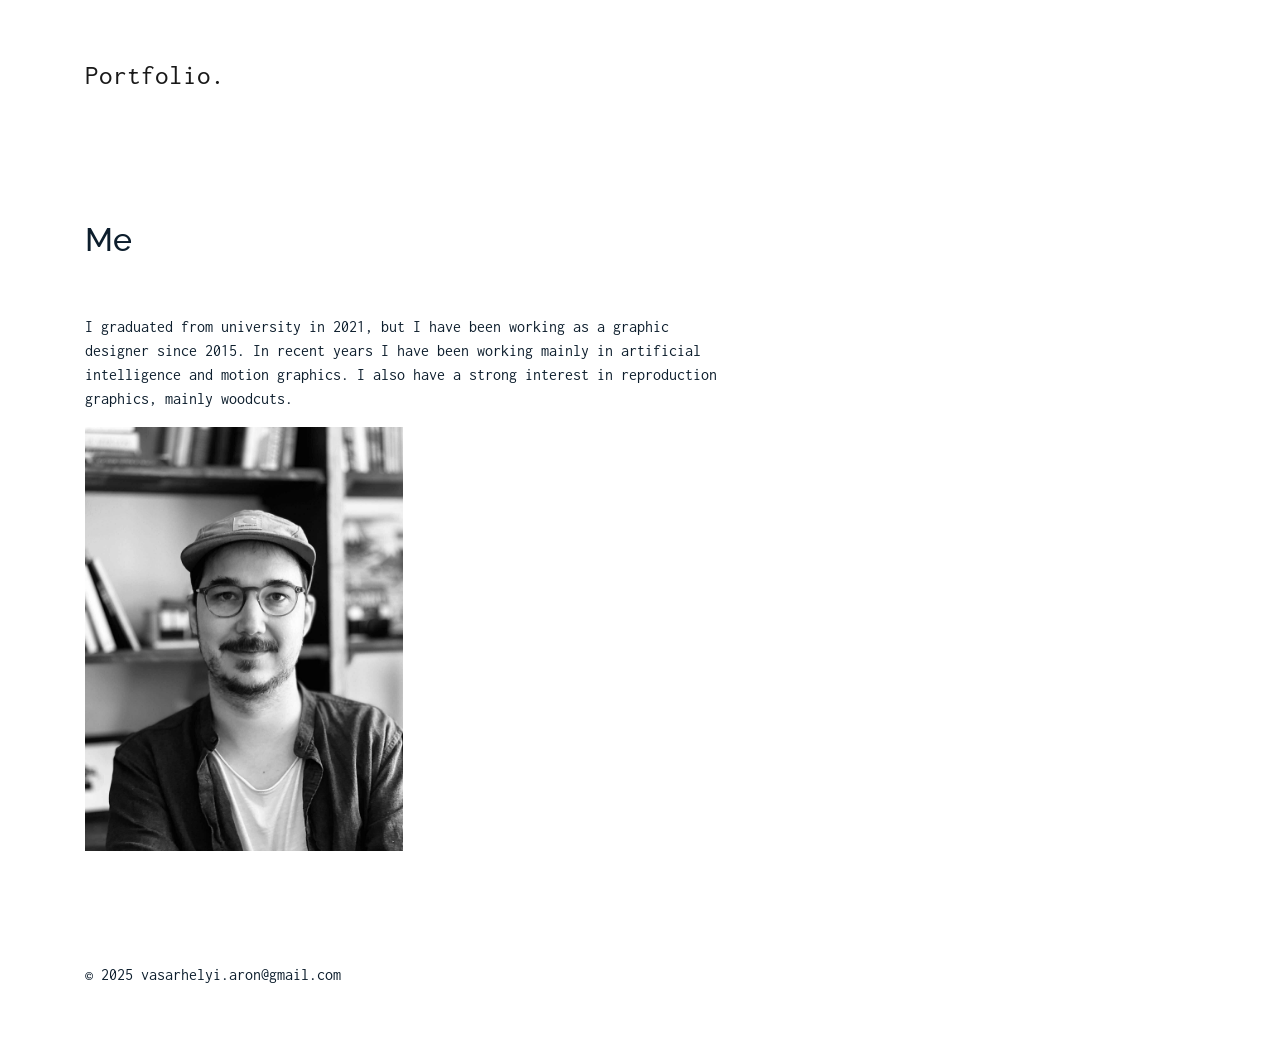
==== commit 7109046d: "Update about.html" ====
--- a/about.html
+++ b/about.html
@@ -73,7 +73,7 @@
           <div class="col-md-7 mb-5 mb-md-0" data-aos="fade-up">
             
             <p> I graduated from university in 2021, but I have been working as a graphic designer since 2015. In recent years I have been working mainly in artificial intelligence and motion graphics. I also have a strong interest in reproduction graphics, mainly woodcuts.  
-              <p><img src="img/profil.jpg"  style="width: 50%"alt="Image" class="img-fluid"></p>
+              <p><img src="img/profil.JPG"  style="width: 50%" alt="Image" class="img-fluid"></p>
             
           </div>
 
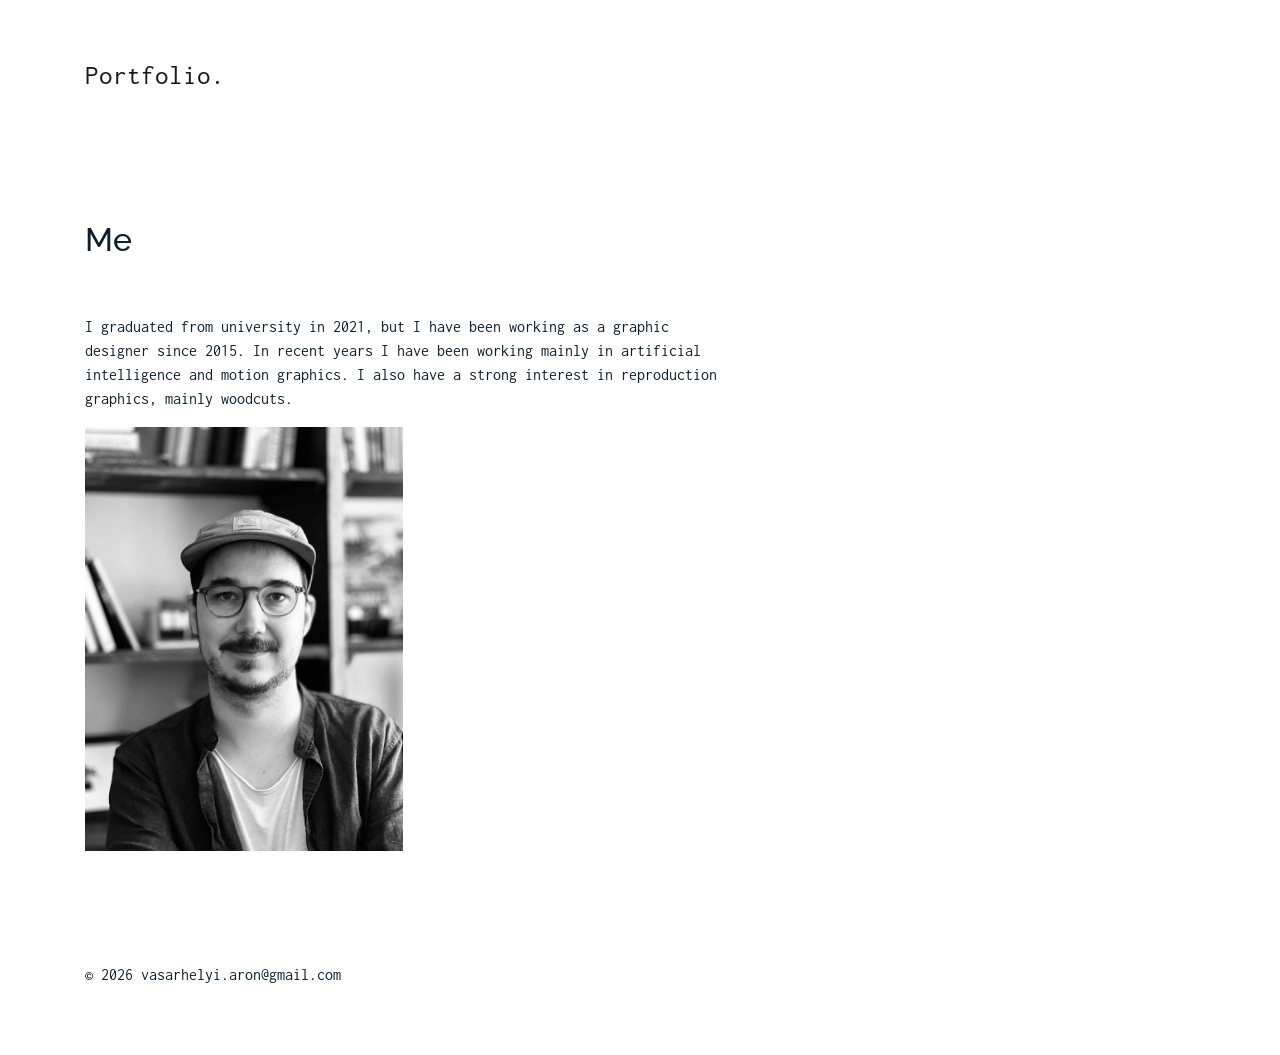
==== commit 5676da4e: "p" ====
--- a/about.html
+++ b/about.html
@@ -87,7 +87,7 @@
     <div class="container">
       <div class="row">
         <div class="col-sm-6">
-          <p class="mb-1">&copy; 2025 vasarhelyi.aron@gmail.com</p>
+          <p class="mb-1">&copy; 2026 vasarhelyi.aron@gmail.com</p>
           <div class="credits">
             <!--
               All the links in the footer should remain intact.
